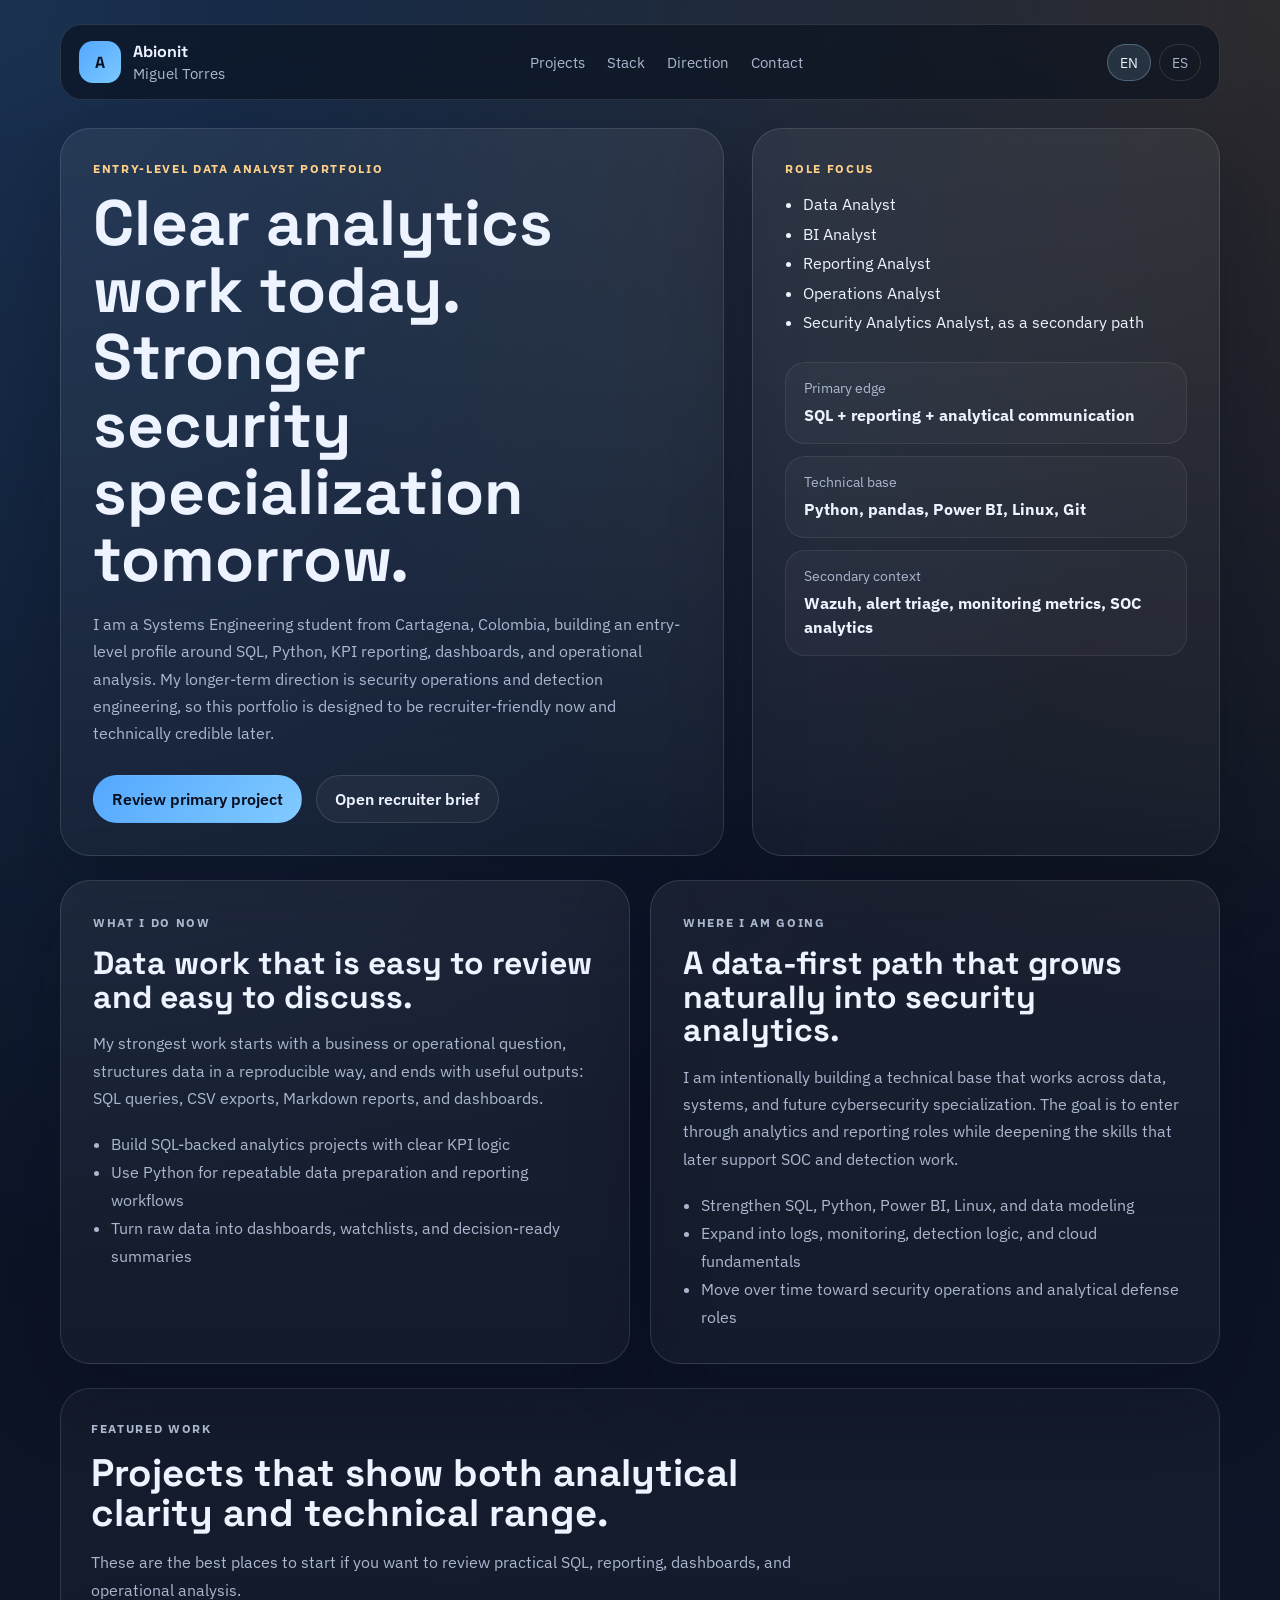
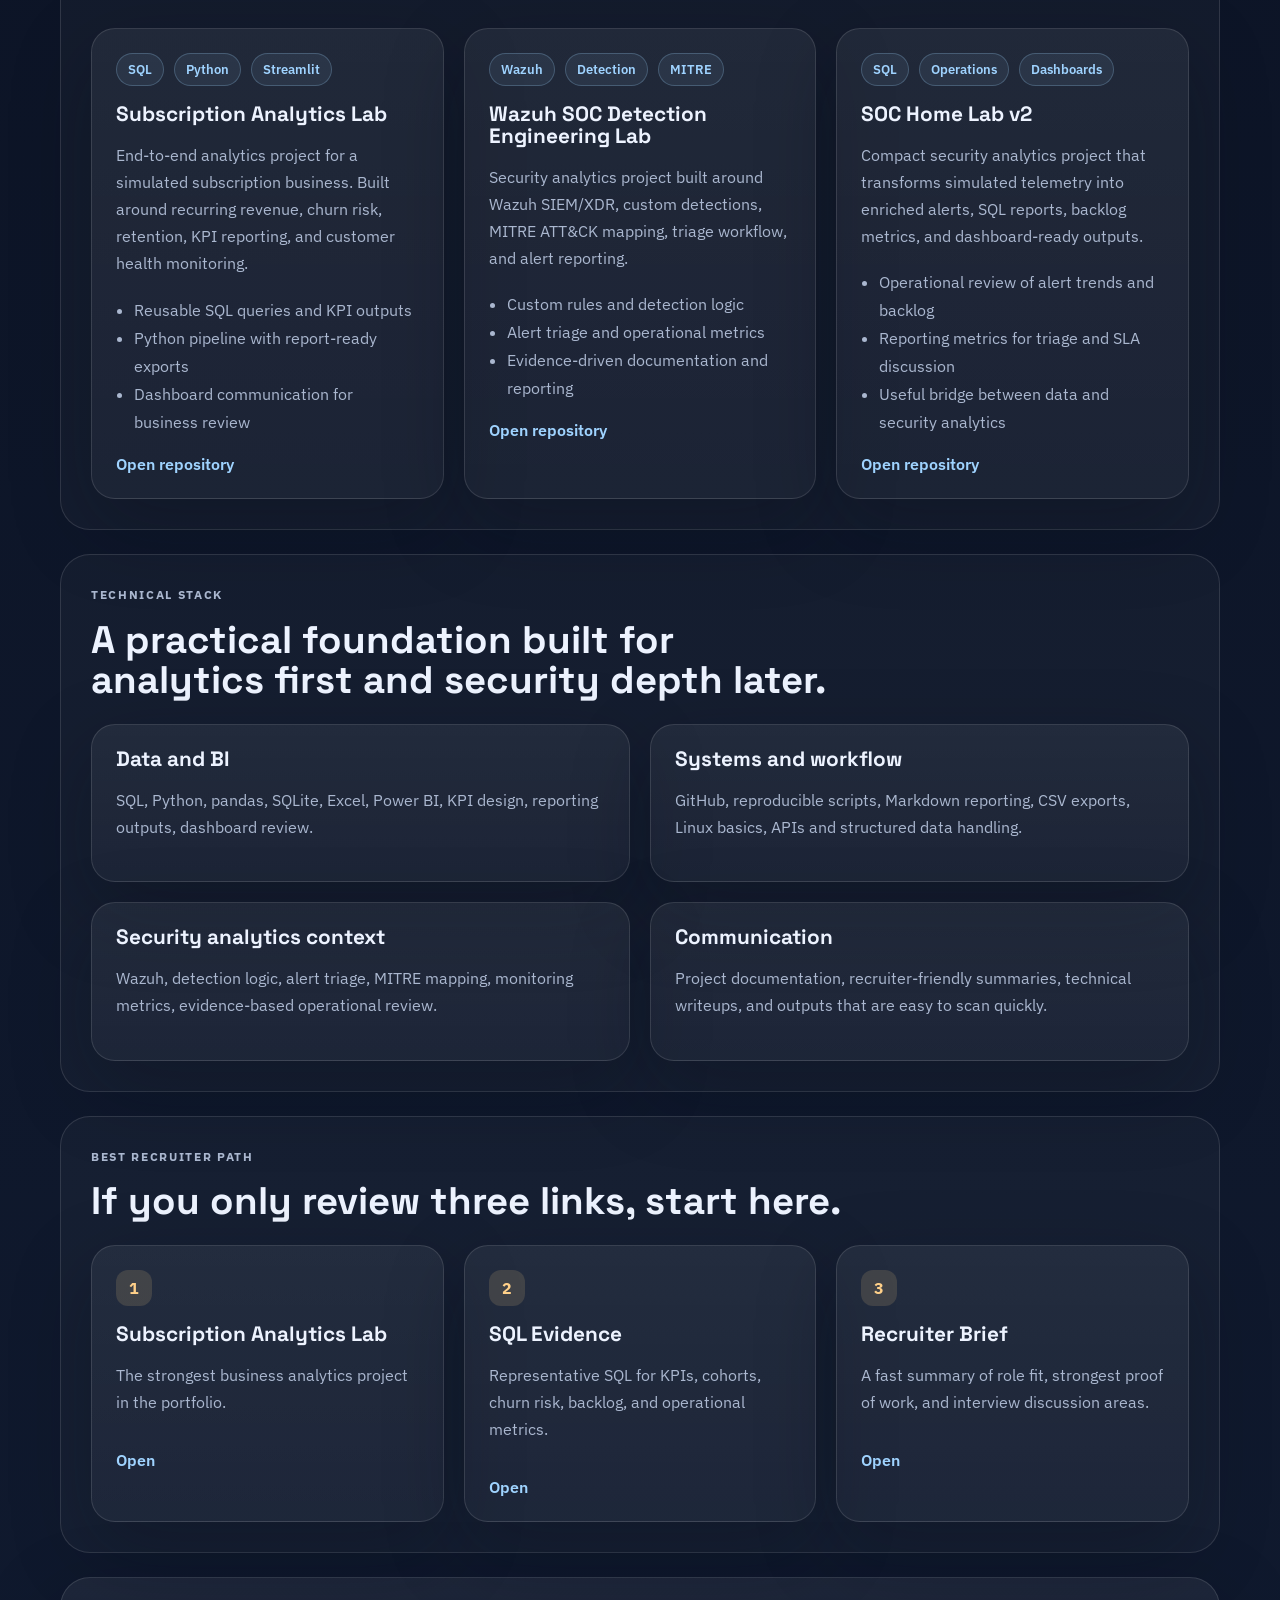
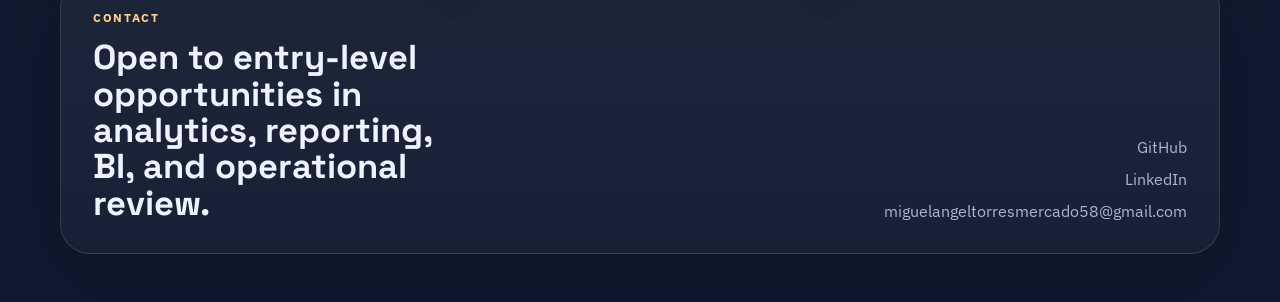
==== index.html @ 48b4766b "Add English GitHub Pages portfolio landing" ====
<!DOCTYPE html>
<html lang="en">
<head>
  <meta charset="utf-8">
  <meta name="viewport" content="width=device-width, initial-scale=1">
  <title>Miguel Torres | Data Analytics Portfolio</title>
  <meta name="description" content="Entry-level data analytics portfolio focused on SQL, Python, KPI reporting, dashboards, operational analysis, and security analytics as a technical differentiator.">
  <link rel="preconnect" href="https://fonts.googleapis.com">
  <link rel="preconnect" href="https://fonts.gstatic.com" crossorigin>
  <link href="https://fonts.googleapis.com/css2?family=IBM+Plex+Sans:wght@400;500;600;700&family=Space+Grotesk:wght@500;700&display=swap" rel="stylesheet">
  <link rel="stylesheet" href="styles.css">
</head>
<body>
  <div class="page-shell">
    <header class="topbar">
      <a class="brand" href="#top">
        <span class="brand-mark">A</span>
        <span class="brand-copy">
          <strong>Abionit</strong>
          <span>Miguel Torres</span>
        </span>
      </a>
      <nav class="topnav" aria-label="Primary">
        <a href="#projects">Projects</a>
        <a href="#stack">Stack</a>
        <a href="#direction">Direction</a>
        <a href="#contact">Contact</a>
      </nav>
      <div class="lang-switch" aria-label="Language switcher">
        <a class="lang-link active" href="index.html" aria-current="page">EN</a>
        <a class="lang-link" href="es/index.html">ES</a>
      </div>
    </header>

    <main id="top">
      <section class="hero">
        <div class="hero-copy">
          <p class="eyebrow">Entry-level data analyst portfolio</p>
          <h1>Clear analytics work today. Stronger security specialization tomorrow.</h1>
          <p class="lead">
            I am a Systems Engineering student from Cartagena, Colombia, building an entry-level profile around SQL,
            Python, KPI reporting, dashboards, and operational analysis. My longer-term direction is security operations
            and detection engineering, so this portfolio is designed to be recruiter-friendly now and technically credible later.
          </p>
          <div class="hero-actions">
            <a class="button button-primary" href="https://github.com/Abionit/subscription-analytics-lab" target="_blank" rel="noreferrer">Review primary project</a>
            <a class="button button-secondary" href="https://github.com/Abionit/Abionit/blob/main/RECRUITER_BRIEF.md" target="_blank" rel="noreferrer">Open recruiter brief</a>
          </div>
        </div>
        <aside class="hero-panel">
          <p class="panel-label">Role focus</p>
          <ul class="role-list">
            <li>Data Analyst</li>
            <li>BI Analyst</li>
            <li>Reporting Analyst</li>
            <li>Operations Analyst</li>
            <li>Security Analytics Analyst, as a secondary path</li>
          </ul>
          <div class="mini-grid">
            <article>
              <span>Primary edge</span>
              <strong>SQL + reporting + analytical communication</strong>
            </article>
            <article>
              <span>Technical base</span>
              <strong>Python, pandas, Power BI, Linux, Git</strong>
            </article>
            <article>
              <span>Secondary context</span>
              <strong>Wazuh, alert triage, monitoring metrics, SOC analytics</strong>
            </article>
          </div>
        </aside>
      </section>

      <section class="summary-grid">
        <article class="story-card">
          <p class="section-kicker">What I do now</p>
          <h2>Data work that is easy to review and easy to discuss.</h2>
          <p>
            My strongest work starts with a business or operational question, structures data in a reproducible way,
            and ends with useful outputs: SQL queries, CSV exports, Markdown reports, and dashboards.
          </p>
          <ul>
            <li>Build SQL-backed analytics projects with clear KPI logic</li>
            <li>Use Python for repeatable data preparation and reporting workflows</li>
            <li>Turn raw data into dashboards, watchlists, and decision-ready summaries</li>
          </ul>
        </article>
        <article class="story-card">
          <p class="section-kicker">Where I am going</p>
          <h2>A data-first path that grows naturally into security analytics.</h2>
          <p>
            I am intentionally building a technical base that works across data, systems, and future cybersecurity specialization.
            The goal is to enter through analytics and reporting roles while deepening the skills that later support SOC and detection work.
          </p>
          <ul>
            <li>Strengthen SQL, Python, Power BI, Linux, and data modeling</li>
            <li>Expand into logs, monitoring, detection logic, and cloud fundamentals</li>
            <li>Move over time toward security operations and analytical defense roles</li>
          </ul>
        </article>
      </section>

      <section id="projects" class="section-block">
        <div class="section-heading">
          <p class="section-kicker">Featured work</p>
          <h2>Projects that show both analytical clarity and technical range.</h2>
          <p>These are the best places to start if you want to review practical SQL, reporting, dashboards, and operational analysis.</p>
        </div>
        <div class="project-grid">
          <article class="project-card">
            <div class="project-tags">
              <span>SQL</span>
              <span>Python</span>
              <span>Streamlit</span>
            </div>
            <h3>Subscription Analytics Lab</h3>
            <p>
              End-to-end analytics project for a simulated subscription business. Built around recurring revenue, churn risk,
              retention, KPI reporting, and customer health monitoring.
            </p>
            <ul>
              <li>Reusable SQL queries and KPI outputs</li>
              <li>Python pipeline with report-ready exports</li>
              <li>Dashboard communication for business review</li>
            </ul>
            <a href="https://github.com/Abionit/subscription-analytics-lab" target="_blank" rel="noreferrer">Open repository</a>
          </article>

          <article class="project-card">
            <div class="project-tags">
              <span>Wazuh</span>
              <span>Detection</span>
              <span>MITRE</span>
            </div>
            <h3>Wazuh SOC Detection Engineering Lab</h3>
            <p>
              Security analytics project built around Wazuh SIEM/XDR, custom detections, MITRE ATT&amp;CK mapping, triage workflow,
              and alert reporting.
            </p>
            <ul>
              <li>Custom rules and detection logic</li>
              <li>Alert triage and operational metrics</li>
              <li>Evidence-driven documentation and reporting</li>
            </ul>
            <a href="https://github.com/Abionit/soc-home-lab/tree/portfolio/wazuh-soc-detection-lab" target="_blank" rel="noreferrer">Open repository</a>
          </article>

          <article class="project-card">
            <div class="project-tags">
              <span>SQL</span>
              <span>Operations</span>
              <span>Dashboards</span>
            </div>
            <h3>SOC Home Lab v2</h3>
            <p>
              Compact security analytics project that transforms simulated telemetry into enriched alerts, SQL reports,
              backlog metrics, and dashboard-ready outputs.
            </p>
            <ul>
              <li>Operational review of alert trends and backlog</li>
              <li>Reporting metrics for triage and SLA discussion</li>
              <li>Useful bridge between data and security analytics</li>
            </ul>
            <a href="https://github.com/Abionit/soc-home-lab/tree/portfolio/soc-home-lab-v2" target="_blank" rel="noreferrer">Open repository</a>
          </article>
        </div>
      </section>

      <section id="stack" class="section-block">
        <div class="section-heading">
          <p class="section-kicker">Technical stack</p>
          <h2>A practical foundation built for analytics first and security depth later.</h2>
        </div>
        <div class="stack-grid">
          <article class="stack-card">
            <h3>Data and BI</h3>
            <p>SQL, Python, pandas, SQLite, Excel, Power BI, KPI design, reporting outputs, dashboard review.</p>
          </article>
          <article class="stack-card">
            <h3>Systems and workflow</h3>
            <p>GitHub, reproducible scripts, Markdown reporting, CSV exports, Linux basics, APIs and structured data handling.</p>
          </article>
          <article class="stack-card">
            <h3>Security analytics context</h3>
            <p>Wazuh, detection logic, alert triage, MITRE mapping, monitoring metrics, evidence-based operational review.</p>
          </article>
          <article class="stack-card">
            <h3>Communication</h3>
            <p>Project documentation, recruiter-friendly summaries, technical writeups, and outputs that are easy to scan quickly.</p>
          </article>
        </div>
      </section>

      <section id="direction" class="section-block recruiter-block">
        <div class="section-heading">
          <p class="section-kicker">Best recruiter path</p>
          <h2>If you only review three links, start here.</h2>
        </div>
        <div class="review-grid">
          <article class="review-card">
            <span>1</span>
            <h3>Subscription Analytics Lab</h3>
            <p>The strongest business analytics project in the portfolio.</p>
            <a href="https://github.com/Abionit/subscription-analytics-lab" target="_blank" rel="noreferrer">Open</a>
          </article>
          <article class="review-card">
            <span>2</span>
            <h3>SQL Evidence</h3>
            <p>Representative SQL for KPIs, cohorts, churn risk, backlog, and operational metrics.</p>
            <a href="https://github.com/Abionit/Abionit/blob/main/SQL_EVIDENCE.md" target="_blank" rel="noreferrer">Open</a>
          </article>
          <article class="review-card">
            <span>3</span>
            <h3>Recruiter Brief</h3>
            <p>A fast summary of role fit, strongest proof of work, and interview discussion areas.</p>
            <a href="https://github.com/Abionit/Abionit/blob/main/RECRUITER_BRIEF.md" target="_blank" rel="noreferrer">Open</a>
          </article>
        </div>
      </section>
    </main>

    <footer id="contact" class="footer">
      <div>
        <p class="section-kicker">Contact</p>
        <h2>Open to entry-level opportunities in analytics, reporting, BI, and operational review.</h2>
      </div>
      <div class="contact-links">
        <a href="https://github.com/Abionit" target="_blank" rel="noreferrer">GitHub</a>
        <a href="https://linkedin.com/in/miguel-angel-torres-mercado-3b7bb8290" target="_blank" rel="noreferrer">LinkedIn</a>
        <a href="mailto:miguelangeltorresmercado58@gmail.com">miguelangeltorresmercado58@gmail.com</a>
      </div>
    </footer>
  </div>
</body>
</html>
---- styles.css ----
:root {
  --bg: #0e1627;
  --bg-soft: #162238;
  --surface: rgba(255, 255, 255, 0.05);
  --surface-strong: rgba(255, 255, 255, 0.08);
  --line: rgba(255, 255, 255, 0.12);
  --text: #edf3ff;
  --muted: #aab7cf;
  --accent: #9fd3ff;
  --accent-strong: #53a7ff;
  --accent-warm: #ffd089;
  --shadow: 0 28px 80px rgba(6, 11, 23, 0.28);
  --max-width: 1160px;
}

* {
  box-sizing: border-box;
}

html {
  scroll-behavior: smooth;
}

body {
  margin: 0;
  font-family: "IBM Plex Sans", sans-serif;
  color: var(--text);
  background:
    radial-gradient(circle at top left, rgba(83, 167, 255, 0.22), transparent 34%),
    radial-gradient(circle at top right, rgba(255, 208, 137, 0.14), transparent 28%),
    linear-gradient(180deg, #0a1020 0%, #101a2f 100%);
  min-height: 100vh;
}

a {
  color: inherit;
  text-decoration: none;
}

.page-shell {
  width: min(var(--max-width), calc(100% - 32px));
  margin: 0 auto;
  padding: 24px 0 48px;
}

.topbar {
  display: flex;
  align-items: center;
  justify-content: space-between;
  gap: 20px;
  margin-bottom: 28px;
  padding: 16px 18px;
  border: 1px solid var(--line);
  border-radius: 22px;
  background: rgba(8, 14, 26, 0.58);
  backdrop-filter: blur(16px);
  position: sticky;
  top: 16px;
  z-index: 20;
}

.brand {
  display: inline-flex;
  align-items: center;
  gap: 12px;
}

.brand-mark {
  display: inline-flex;
  align-items: center;
  justify-content: center;
  width: 42px;
  height: 42px;
  border-radius: 14px;
  background: linear-gradient(135deg, var(--accent-strong), #7cc9ff);
  color: #08101f;
  font-family: "Space Grotesk", sans-serif;
  font-weight: 700;
}

.brand-copy {
  display: flex;
  flex-direction: column;
  gap: 2px;
  font-size: 0.92rem;
  color: var(--muted);
}

.brand-copy strong {
  color: var(--text);
  font-family: "Space Grotesk", sans-serif;
  font-size: 1rem;
}

.topnav {
  display: flex;
  gap: 22px;
  color: var(--muted);
  font-size: 0.96rem;
}

.topnav a:hover,
.contact-links a:hover,
.project-card a:hover,
.review-card a:hover {
  color: var(--accent);
}

.lang-switch {
  display: inline-flex;
  gap: 8px;
}

.lang-link {
  border: 1px solid var(--line);
  padding: 8px 12px;
  border-radius: 999px;
  color: var(--muted);
  font-size: 0.9rem;
}

.lang-link.active {
  background: rgba(159, 211, 255, 0.14);
  color: var(--text);
  border-color: rgba(159, 211, 255, 0.32);
}

.hero {
  display: grid;
  grid-template-columns: 1.35fr 0.95fr;
  gap: 28px;
  align-items: stretch;
  margin-bottom: 24px;
}

.hero-copy,
.hero-panel,
.story-card,
.project-card,
.stack-card,
.review-card,
.footer {
  border: 1px solid var(--line);
  background: linear-gradient(180deg, rgba(255, 255, 255, 0.06), rgba(255, 255, 255, 0.03));
  box-shadow: var(--shadow);
}

.hero-copy,
.hero-panel,
.story-card,
.footer {
  border-radius: 30px;
  padding: 32px;
}

.eyebrow,
.section-kicker,
.panel-label {
  text-transform: uppercase;
  letter-spacing: 0.14em;
  color: var(--accent-warm);
  font-size: 0.74rem;
  font-weight: 700;
  margin: 0 0 14px;
}

h1,
h2,
h3 {
  margin: 0;
  font-family: "Space Grotesk", sans-serif;
  line-height: 1.05;
}

h1 {
  font-size: clamp(2.6rem, 5vw, 4.8rem);
  margin-bottom: 18px;
  max-width: 12ch;
}

.lead,
.story-card p,
.project-card p,
.stack-card p,
.section-heading p,
.review-card p {
  color: var(--muted);
  line-height: 1.7;
}

.hero-actions {
  display: flex;
  flex-wrap: wrap;
  gap: 14px;
  margin-top: 28px;
}

.button {
  display: inline-flex;
  align-items: center;
  justify-content: center;
  padding: 13px 18px;
  border-radius: 999px;
  font-weight: 600;
  border: 1px solid transparent;
}

.button-primary {
  background: linear-gradient(135deg, var(--accent-strong), #82cbff);
  color: #08101f;
}

.button-secondary {
  background: rgba(255, 255, 255, 0.04);
  border-color: var(--line);
}

.role-list {
  margin: 0 0 24px;
  padding-left: 18px;
  color: var(--text);
  line-height: 1.85;
}

.mini-grid {
  display: grid;
  gap: 12px;
}

.mini-grid article {
  padding: 16px 18px;
  border-radius: 20px;
  border: 1px solid rgba(255, 255, 255, 0.08);
  background: rgba(255, 255, 255, 0.03);
}

.mini-grid span {
  display: block;
  color: var(--muted);
  font-size: 0.85rem;
  margin-bottom: 6px;
}

.mini-grid strong {
  display: block;
  line-height: 1.5;
}

.summary-grid,
.project-grid,
.stack-grid,
.review-grid {
  display: grid;
  gap: 20px;
}

.summary-grid {
  grid-template-columns: repeat(2, minmax(0, 1fr));
  margin-bottom: 24px;
}

.story-card h2 {
  font-size: clamp(1.55rem, 2.5vw, 2.15rem);
  margin-bottom: 14px;
}

.story-card ul,
.project-card ul {
  margin: 18px 0 0;
  padding-left: 18px;
  color: var(--muted);
  line-height: 1.75;
}

.section-block {
  margin-bottom: 24px;
  border-radius: 30px;
  padding: 30px;
  border: 1px solid var(--line);
  background: rgba(255, 255, 255, 0.03);
}

.section-heading {
  max-width: 760px;
  margin-bottom: 24px;
}

.section-heading h2 {
  font-size: clamp(1.9rem, 3vw, 2.7rem);
  margin-bottom: 12px;
}

.project-grid {
  grid-template-columns: repeat(3, minmax(0, 1fr));
}

.project-card,
.stack-card,
.review-card {
  border-radius: 24px;
  padding: 24px;
}

.project-tags {
  display: flex;
  flex-wrap: wrap;
  gap: 10px;
  margin-bottom: 18px;
}

.project-tags span {
  padding: 7px 11px;
  border-radius: 999px;
  border: 1px solid rgba(159, 211, 255, 0.24);
  background: rgba(159, 211, 255, 0.08);
  color: var(--accent);
  font-size: 0.82rem;
  font-weight: 600;
}

.project-card h3,
.stack-card h3,
.review-card h3 {
  font-size: 1.3rem;
  margin-bottom: 12px;
}

.project-card a,
.review-card a {
  display: inline-flex;
  margin-top: 18px;
  color: var(--accent);
  font-weight: 600;
}

.stack-grid {
  grid-template-columns: repeat(2, minmax(0, 1fr));
}

.review-grid {
  grid-template-columns: repeat(3, minmax(0, 1fr));
}

.review-card span {
  display: inline-flex;
  align-items: center;
  justify-content: center;
  width: 36px;
  height: 36px;
  border-radius: 12px;
  margin-bottom: 18px;
  background: rgba(255, 208, 137, 0.14);
  color: var(--accent-warm);
  font-weight: 700;
}

.footer {
  display: flex;
  align-items: flex-end;
  justify-content: space-between;
  gap: 24px;
}

.footer h2 {
  font-size: clamp(1.6rem, 2.7vw, 2.35rem);
  max-width: 16ch;
}

.contact-links {
  display: grid;
  gap: 12px;
  justify-items: end;
  text-align: right;
  color: var(--muted);
}

@media (max-width: 1080px) {
  .hero,
  .summary-grid,
  .project-grid,
  .stack-grid,
  .review-grid,
  .footer {
    grid-template-columns: 1fr;
  }

  .footer {
    align-items: flex-start;
  }

  .contact-links {
    justify-items: start;
    text-align: left;
  }
}

@media (max-width: 820px) {
  .page-shell {
    width: min(var(--max-width), calc(100% - 20px));
    padding-top: 16px;
  }

  .topbar {
    flex-wrap: wrap;
    padding: 16px;
    position: static;
  }

  .topnav {
    width: 100%;
    flex-wrap: wrap;
    gap: 14px;
  }

  .hero-copy,
  .hero-panel,
  .story-card,
  .footer,
  .section-block {
    padding: 24px;
    border-radius: 24px;
  }

  h1 {
    max-width: none;
  }
}
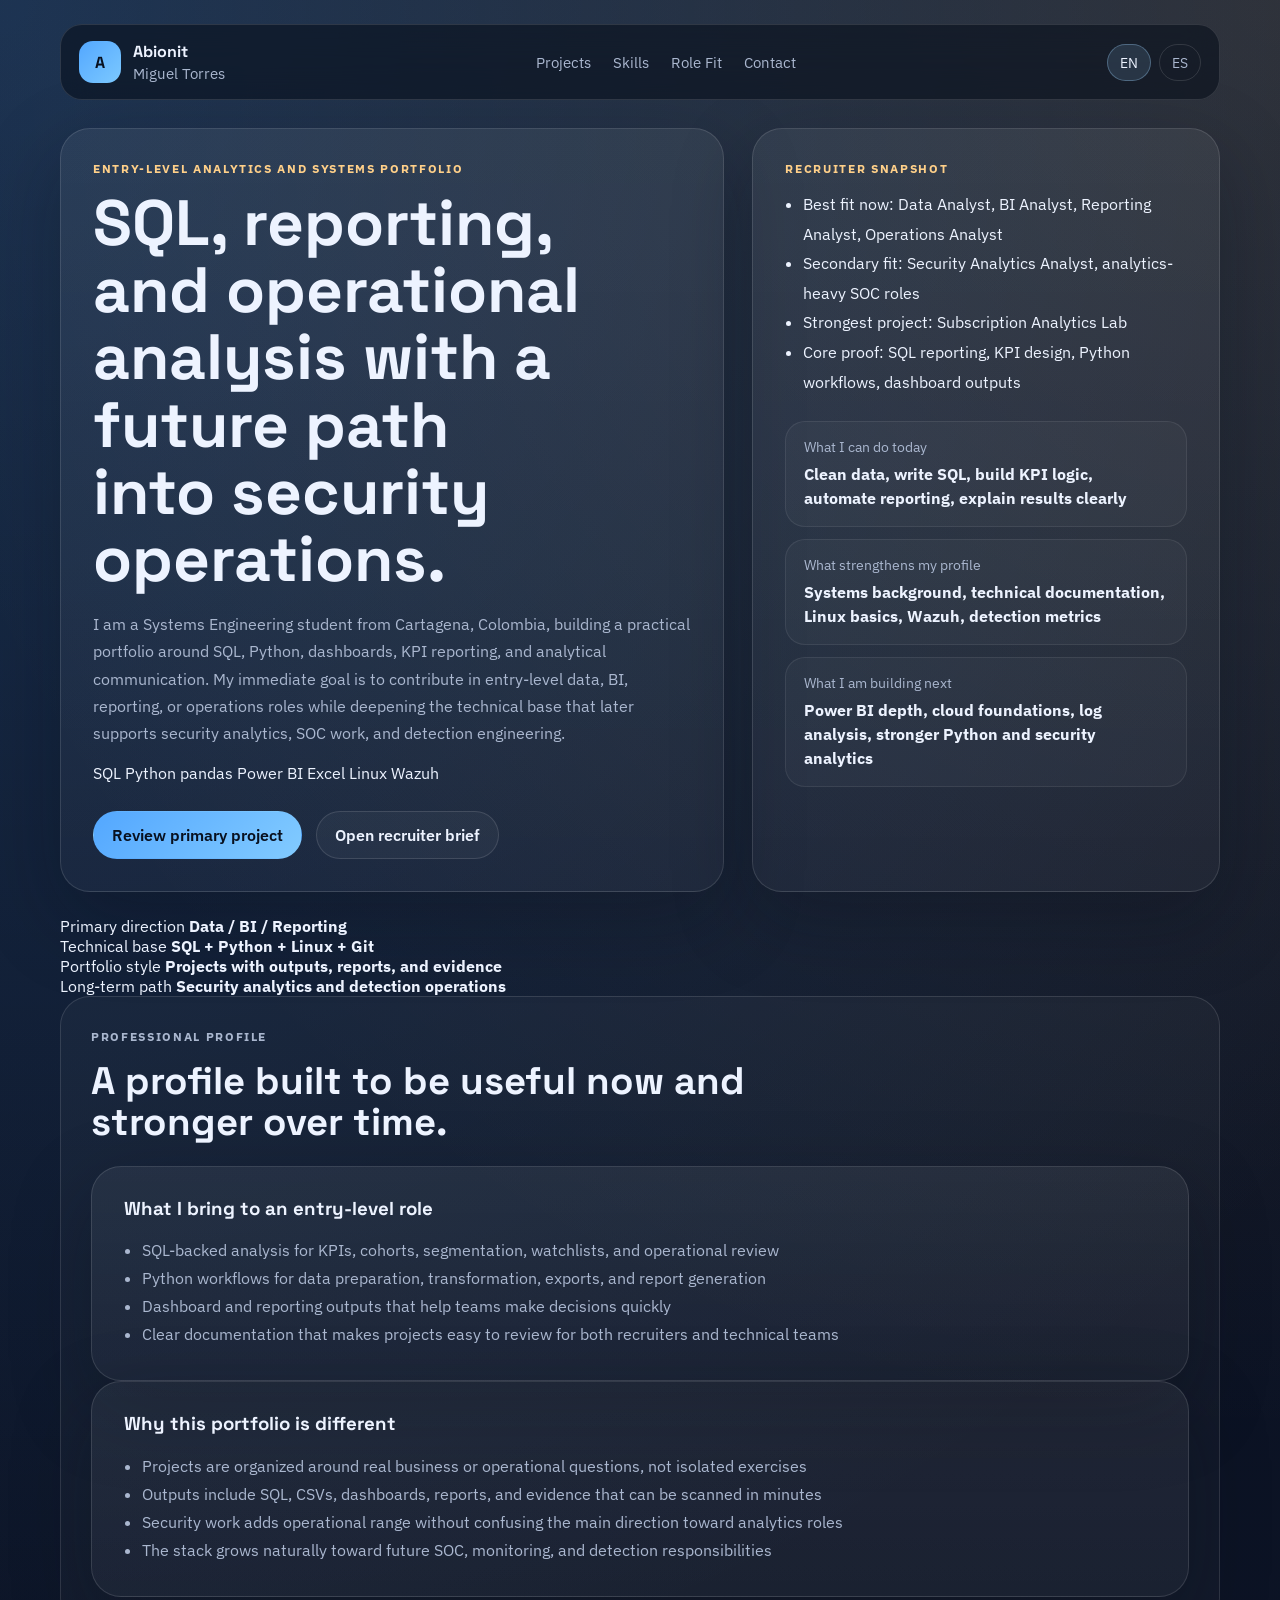
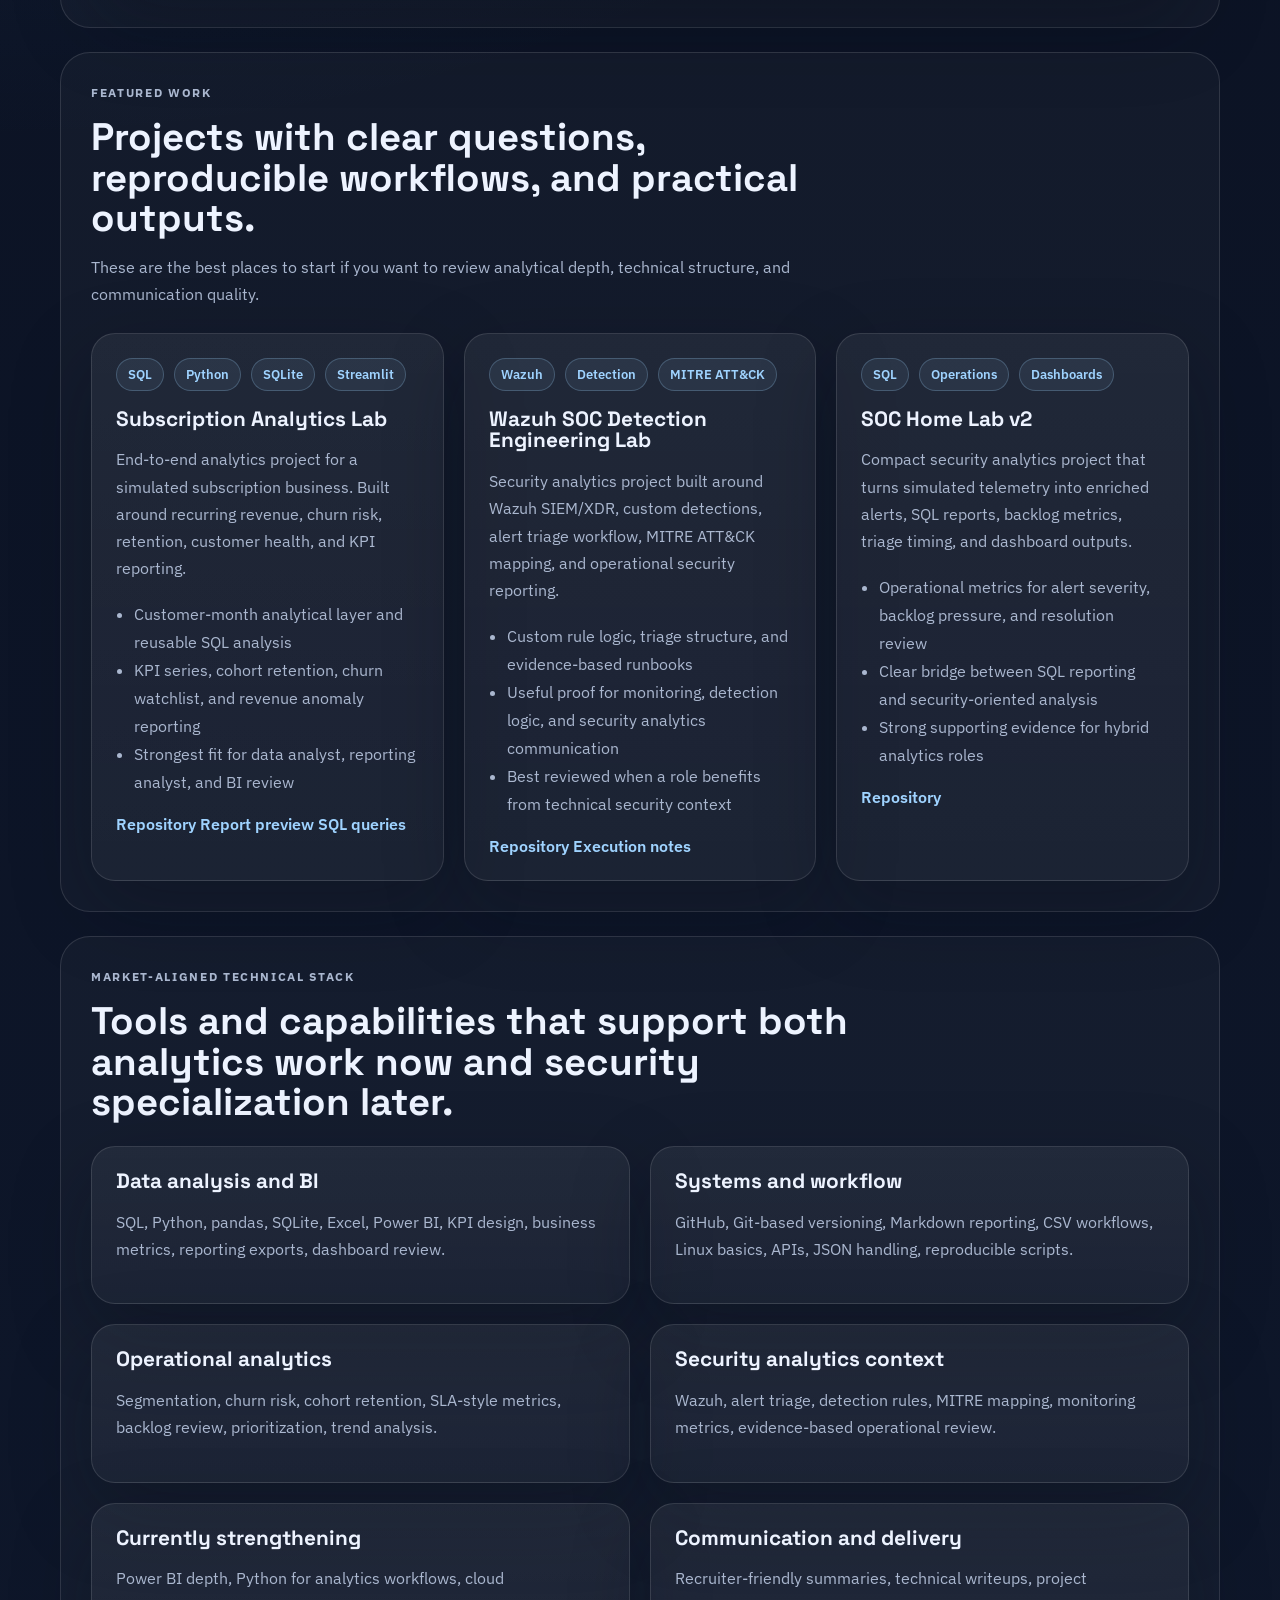
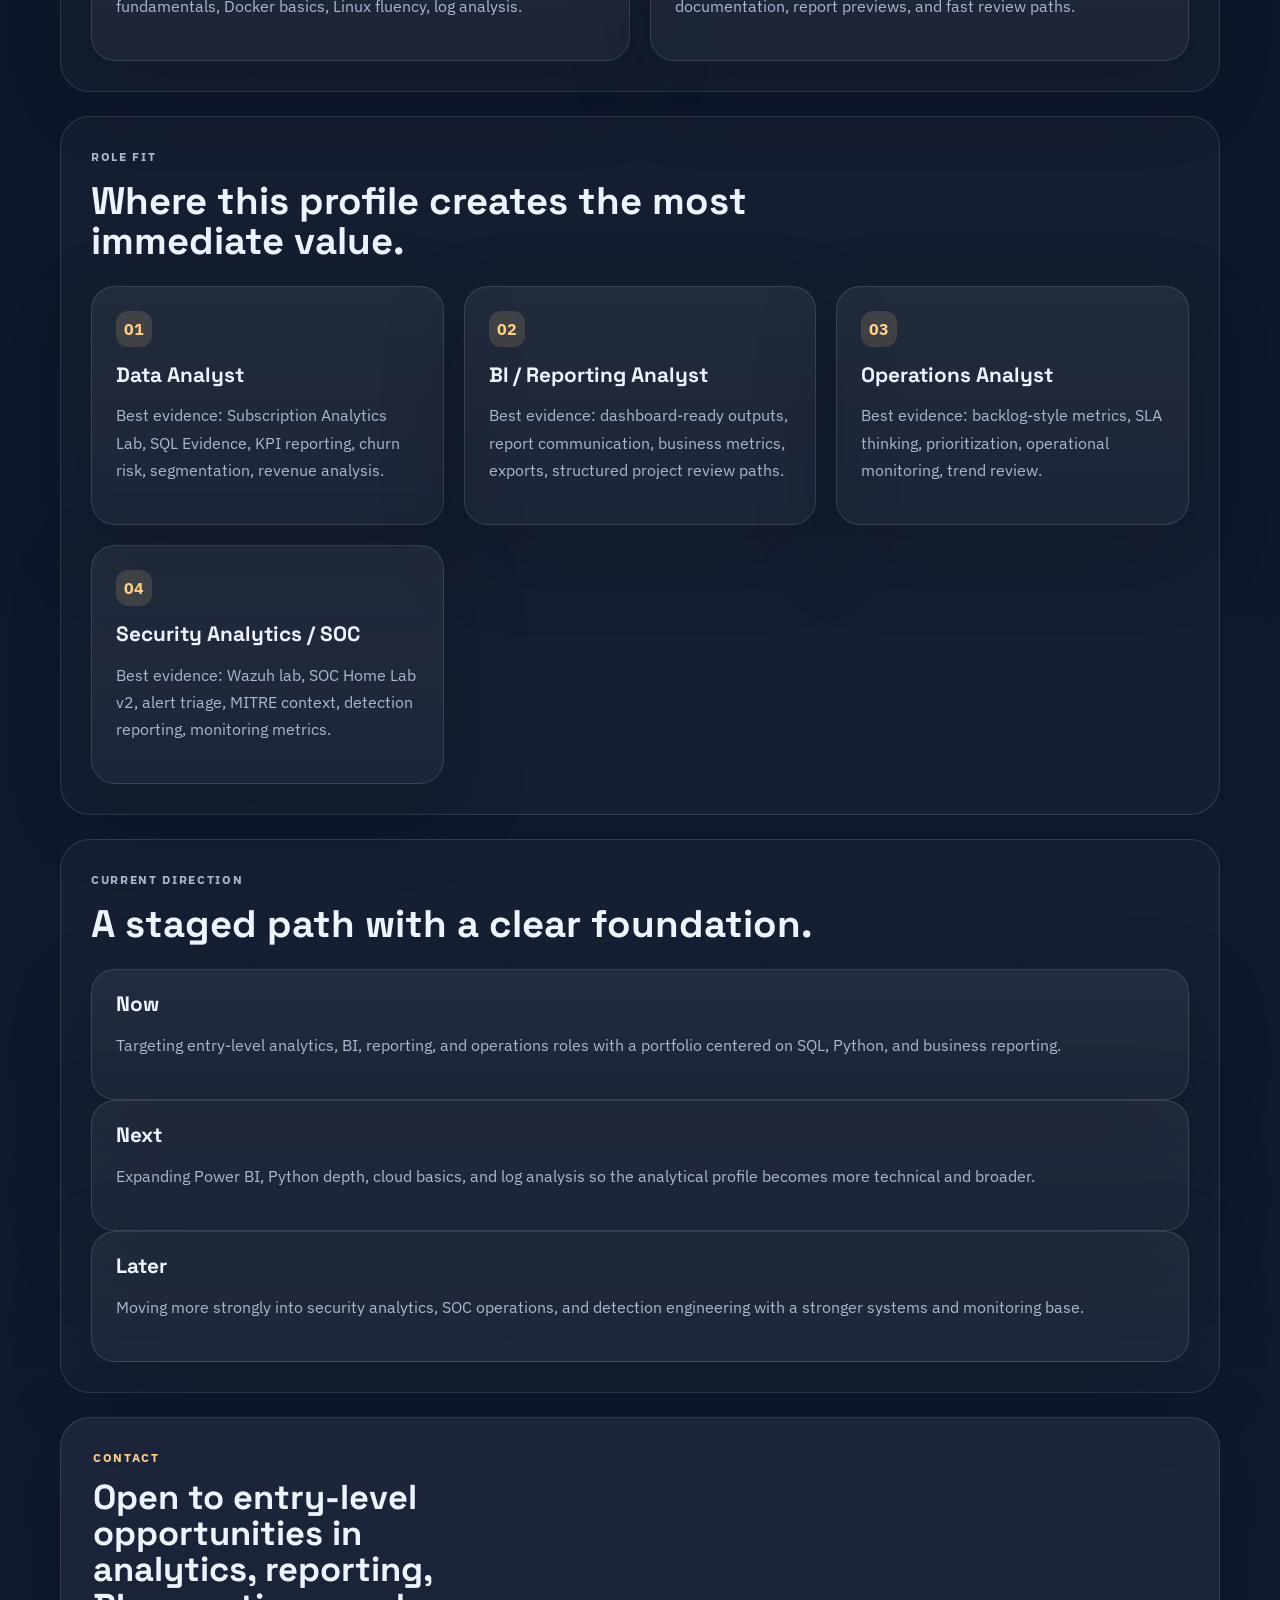
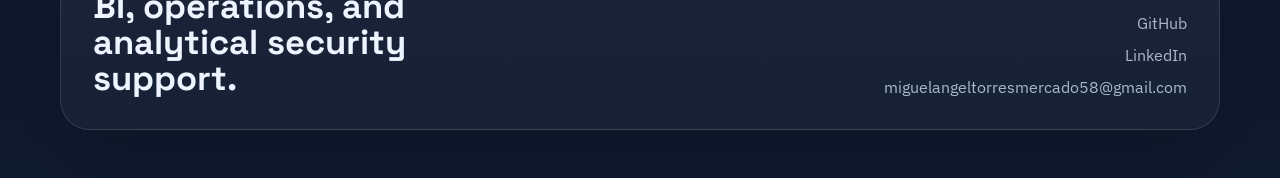
==== commit f696305b: "Refine English GitHub Pages portfolio landing" ====
--- a/index.html
+++ b/index.html
@@ -3,8 +3,8 @@
 <head>
   <meta charset="utf-8">
   <meta name="viewport" content="width=device-width, initial-scale=1">
-  <title>Miguel Torres | Data Analytics Portfolio</title>
-  <meta name="description" content="Entry-level data analytics portfolio focused on SQL, Python, KPI reporting, dashboards, operational analysis, and security analytics as a technical differentiator.">
+  <title>Miguel Torres | Analytics and Security Analytics Portfolio</title>
+  <meta name="description" content="Entry-level portfolio focused on SQL, Python, dashboards, KPI reporting, operational analytics, and a future path into security operations and detection engineering.">
   <link rel="preconnect" href="https://fonts.googleapis.com">
   <link rel="preconnect" href="https://fonts.gstatic.com" crossorigin>
   <link href="https://fonts.googleapis.com/css2?family=IBM+Plex+Sans:wght@400;500;600;700&family=Space+Grotesk:wght@500;700&display=swap" rel="stylesheet">
@@ -22,8 +22,8 @@
       </a>
       <nav class="topnav" aria-label="Primary">
         <a href="#projects">Projects</a>
-        <a href="#stack">Stack</a>
-        <a href="#direction">Direction</a>
+        <a href="#skills">Skills</a>
+        <a href="#roles">Role Fit</a>
         <a href="#contact">Contact</a>
       </nav>
       <div class="lang-switch" aria-label="Language switcher">
@@ -35,116 +35,150 @@
     <main id="top">
       <section class="hero">
         <div class="hero-copy">
-          <p class="eyebrow">Entry-level data analyst portfolio</p>
-          <h1>Clear analytics work today. Stronger security specialization tomorrow.</h1>
+          <p class="eyebrow">Entry-level analytics and systems portfolio</p>
+          <h1>SQL, reporting, and operational analysis with a future path into security operations.</h1>
           <p class="lead">
-            I am a Systems Engineering student from Cartagena, Colombia, building an entry-level profile around SQL,
-            Python, KPI reporting, dashboards, and operational analysis. My longer-term direction is security operations
-            and detection engineering, so this portfolio is designed to be recruiter-friendly now and technically credible later.
+            I am a Systems Engineering student from Cartagena, Colombia, building a practical portfolio around SQL,
+            Python, dashboards, KPI reporting, and analytical communication. My immediate goal is to contribute in
+            entry-level data, BI, reporting, or operations roles while deepening the technical base that later supports
+            security analytics, SOC work, and detection engineering.
           </p>
+          <div class="hero-badges" aria-label="Core tools">
+            <span>SQL</span>
+            <span>Python</span>
+            <span>pandas</span>
+            <span>Power BI</span>
+            <span>Excel</span>
+            <span>Linux</span>
+            <span>Wazuh</span>
+          </div>
           <div class="hero-actions">
             <a class="button button-primary" href="https://github.com/Abionit/subscription-analytics-lab" target="_blank" rel="noreferrer">Review primary project</a>
             <a class="button button-secondary" href="https://github.com/Abionit/Abionit/blob/main/RECRUITER_BRIEF.md" target="_blank" rel="noreferrer">Open recruiter brief</a>
           </div>
         </div>
         <aside class="hero-panel">
-          <p class="panel-label">Role focus</p>
+          <p class="panel-label">Recruiter snapshot</p>
           <ul class="role-list">
-            <li>Data Analyst</li>
-            <li>BI Analyst</li>
-            <li>Reporting Analyst</li>
-            <li>Operations Analyst</li>
-            <li>Security Analytics Analyst, as a secondary path</li>
+            <li>Best fit now: Data Analyst, BI Analyst, Reporting Analyst, Operations Analyst</li>
+            <li>Secondary fit: Security Analytics Analyst, analytics-heavy SOC roles</li>
+            <li>Strongest project: Subscription Analytics Lab</li>
+            <li>Core proof: SQL reporting, KPI design, Python workflows, dashboard outputs</li>
           </ul>
           <div class="mini-grid">
             <article>
-              <span>Primary edge</span>
-              <strong>SQL + reporting + analytical communication</strong>
+              <span>What I can do today</span>
+              <strong>Clean data, write SQL, build KPI logic, automate reporting, explain results clearly</strong>
             </article>
             <article>
-              <span>Technical base</span>
-              <strong>Python, pandas, Power BI, Linux, Git</strong>
+              <span>What strengthens my profile</span>
+              <strong>Systems background, technical documentation, Linux basics, Wazuh, detection metrics</strong>
             </article>
             <article>
-              <span>Secondary context</span>
-              <strong>Wazuh, alert triage, monitoring metrics, SOC analytics</strong>
+              <span>What I am building next</span>
+              <strong>Power BI depth, cloud foundations, log analysis, stronger Python and security analytics</strong>
             </article>
           </div>
         </aside>
       </section>
 
-      <section class="summary-grid">
-        <article class="story-card">
-          <p class="section-kicker">What I do now</p>
-          <h2>Data work that is easy to review and easy to discuss.</h2>
-          <p>
-            My strongest work starts with a business or operational question, structures data in a reproducible way,
-            and ends with useful outputs: SQL queries, CSV exports, Markdown reports, and dashboards.
-          </p>
-          <ul>
-            <li>Build SQL-backed analytics projects with clear KPI logic</li>
-            <li>Use Python for repeatable data preparation and reporting workflows</li>
-            <li>Turn raw data into dashboards, watchlists, and decision-ready summaries</li>
-          </ul>
+      <section class="metrics-strip">
+        <article>
+          <span>Primary direction</span>
+          <strong>Data / BI / Reporting</strong>
         </article>
-        <article class="story-card">
-          <p class="section-kicker">Where I am going</p>
-          <h2>A data-first path that grows naturally into security analytics.</h2>
-          <p>
-            I am intentionally building a technical base that works across data, systems, and future cybersecurity specialization.
-            The goal is to enter through analytics and reporting roles while deepening the skills that later support SOC and detection work.
-          </p>
-          <ul>
-            <li>Strengthen SQL, Python, Power BI, Linux, and data modeling</li>
-            <li>Expand into logs, monitoring, detection logic, and cloud fundamentals</li>
-            <li>Move over time toward security operations and analytical defense roles</li>
-          </ul>
+        <article>
+          <span>Technical base</span>
+          <strong>SQL + Python + Linux + Git</strong>
         </article>
+        <article>
+          <span>Portfolio style</span>
+          <strong>Projects with outputs, reports, and evidence</strong>
+        </article>
+        <article>
+          <span>Long-term path</span>
+          <strong>Security analytics and detection operations</strong>
+        </article>
+      </section>
+
+      <section class="section-block">
+        <div class="section-heading">
+          <p class="section-kicker">Professional profile</p>
+          <h2>A profile built to be useful now and stronger over time.</h2>
+        </div>
+        <div class="detail-grid">
+          <article class="story-card">
+            <h3>What I bring to an entry-level role</h3>
+            <ul class="capability-list">
+              <li>SQL-backed analysis for KPIs, cohorts, segmentation, watchlists, and operational review</li>
+              <li>Python workflows for data preparation, transformation, exports, and report generation</li>
+              <li>Dashboard and reporting outputs that help teams make decisions quickly</li>
+              <li>Clear documentation that makes projects easy to review for both recruiters and technical teams</li>
+            </ul>
+          </article>
+          <article class="story-card">
+            <h3>Why this portfolio is different</h3>
+            <ul class="capability-list">
+              <li>Projects are organized around real business or operational questions, not isolated exercises</li>
+              <li>Outputs include SQL, CSVs, dashboards, reports, and evidence that can be scanned in minutes</li>
+              <li>Security work adds operational range without confusing the main direction toward analytics roles</li>
+              <li>The stack grows naturally toward future SOC, monitoring, and detection responsibilities</li>
+            </ul>
+          </article>
+        </div>
       </section>
 
       <section id="projects" class="section-block">
         <div class="section-heading">
           <p class="section-kicker">Featured work</p>
-          <h2>Projects that show both analytical clarity and technical range.</h2>
-          <p>These are the best places to start if you want to review practical SQL, reporting, dashboards, and operational analysis.</p>
+          <h2>Projects with clear questions, reproducible workflows, and practical outputs.</h2>
+          <p>These are the best places to start if you want to review analytical depth, technical structure, and communication quality.</p>
         </div>
         <div class="project-grid">
           <article class="project-card">
             <div class="project-tags">
               <span>SQL</span>
               <span>Python</span>
+              <span>SQLite</span>
               <span>Streamlit</span>
             </div>
             <h3>Subscription Analytics Lab</h3>
             <p>
-              End-to-end analytics project for a simulated subscription business. Built around recurring revenue, churn risk,
-              retention, KPI reporting, and customer health monitoring.
+              End-to-end analytics project for a simulated subscription business. Built around recurring revenue,
+              churn risk, retention, customer health, and KPI reporting.
             </p>
             <ul>
-              <li>Reusable SQL queries and KPI outputs</li>
-              <li>Python pipeline with report-ready exports</li>
-              <li>Dashboard communication for business review</li>
-            </ul>
-            <a href="https://github.com/Abionit/subscription-analytics-lab" target="_blank" rel="noreferrer">Open repository</a>
+              <li>Customer-month analytical layer and reusable SQL analysis</li>
+              <li>KPI series, cohort retention, churn watchlist, and revenue anomaly reporting</li>
+              <li>Strongest fit for data analyst, reporting analyst, and BI review</li>
+            </ul>
+            <div class="evidence-links">
+              <a href="https://github.com/Abionit/subscription-analytics-lab" target="_blank" rel="noreferrer">Repository</a>
+              <a href="https://github.com/Abionit/subscription-analytics-lab/blob/main/output/subscription_analytics_report.md" target="_blank" rel="noreferrer">Report preview</a>
+              <a href="https://github.com/Abionit/subscription-analytics-lab/blob/main/sql/portfolio_queries.sql" target="_blank" rel="noreferrer">SQL queries</a>
+            </div>
           </article>
 
           <article class="project-card">
             <div class="project-tags">
               <span>Wazuh</span>
               <span>Detection</span>
-              <span>MITRE</span>
+              <span>MITRE ATT&amp;CK</span>
             </div>
             <h3>Wazuh SOC Detection Engineering Lab</h3>
             <p>
-              Security analytics project built around Wazuh SIEM/XDR, custom detections, MITRE ATT&amp;CK mapping, triage workflow,
-              and alert reporting.
+              Security analytics project built around Wazuh SIEM/XDR, custom detections, alert triage workflow,
+              MITRE ATT&amp;CK mapping, and operational security reporting.
             </p>
             <ul>
-              <li>Custom rules and detection logic</li>
-              <li>Alert triage and operational metrics</li>
-              <li>Evidence-driven documentation and reporting</li>
-            </ul>
-            <a href="https://github.com/Abionit/soc-home-lab/tree/portfolio/wazuh-soc-detection-lab" target="_blank" rel="noreferrer">Open repository</a>
+              <li>Custom rule logic, triage structure, and evidence-based runbooks</li>
+              <li>Useful proof for monitoring, detection logic, and security analytics communication</li>
+              <li>Best reviewed when a role benefits from technical security context</li>
+            </ul>
+            <div class="evidence-links">
+              <a href="https://github.com/Abionit/soc-home-lab/tree/portfolio/wazuh-soc-detection-lab" target="_blank" rel="noreferrer">Repository</a>
+              <a href="https://github.com/Abionit/soc-home-lab/blob/portfolio/wazuh-soc-detection-lab/wazuh-soc-detection-lab/evidence/execution_status.md" target="_blank" rel="noreferrer">Execution notes</a>
+            </div>
           </article>
 
           <article class="project-card">
@@ -155,67 +189,100 @@
             </div>
             <h3>SOC Home Lab v2</h3>
             <p>
-              Compact security analytics project that transforms simulated telemetry into enriched alerts, SQL reports,
-              backlog metrics, and dashboard-ready outputs.
+              Compact security analytics project that turns simulated telemetry into enriched alerts, SQL reports,
+              backlog metrics, triage timing, and dashboard outputs.
             </p>
             <ul>
-              <li>Operational review of alert trends and backlog</li>
-              <li>Reporting metrics for triage and SLA discussion</li>
-              <li>Useful bridge between data and security analytics</li>
-            </ul>
-            <a href="https://github.com/Abionit/soc-home-lab/tree/portfolio/soc-home-lab-v2" target="_blank" rel="noreferrer">Open repository</a>
-          </article>
-        </div>
-      </section>
-
-      <section id="stack" class="section-block">
-        <div class="section-heading">
-          <p class="section-kicker">Technical stack</p>
-          <h2>A practical foundation built for analytics first and security depth later.</h2>
+              <li>Operational metrics for alert severity, backlog pressure, and resolution review</li>
+              <li>Clear bridge between SQL reporting and security-oriented analysis</li>
+              <li>Strong supporting evidence for hybrid analytics roles</li>
+            </ul>
+            <div class="evidence-links">
+              <a href="https://github.com/Abionit/soc-home-lab/tree/portfolio/soc-home-lab-v2" target="_blank" rel="noreferrer">Repository</a>
+            </div>
+          </article>
+        </div>
+      </section>
+
+      <section id="skills" class="section-block">
+        <div class="section-heading">
+          <p class="section-kicker">Market-aligned technical stack</p>
+          <h2>Tools and capabilities that support both analytics work now and security specialization later.</h2>
         </div>
         <div class="stack-grid">
           <article class="stack-card">
-            <h3>Data and BI</h3>
-            <p>SQL, Python, pandas, SQLite, Excel, Power BI, KPI design, reporting outputs, dashboard review.</p>
+            <h3>Data analysis and BI</h3>
+            <p>SQL, Python, pandas, SQLite, Excel, Power BI, KPI design, business metrics, reporting exports, dashboard review.</p>
           </article>
           <article class="stack-card">
             <h3>Systems and workflow</h3>
-            <p>GitHub, reproducible scripts, Markdown reporting, CSV exports, Linux basics, APIs and structured data handling.</p>
+            <p>GitHub, Git-based versioning, Markdown reporting, CSV workflows, Linux basics, APIs, JSON handling, reproducible scripts.</p>
+          </article>
+          <article class="stack-card">
+            <h3>Operational analytics</h3>
+            <p>Segmentation, churn risk, cohort retention, SLA-style metrics, backlog review, prioritization, trend analysis.</p>
           </article>
           <article class="stack-card">
             <h3>Security analytics context</h3>
-            <p>Wazuh, detection logic, alert triage, MITRE mapping, monitoring metrics, evidence-based operational review.</p>
-          </article>
-          <article class="stack-card">
-            <h3>Communication</h3>
-            <p>Project documentation, recruiter-friendly summaries, technical writeups, and outputs that are easy to scan quickly.</p>
-          </article>
-        </div>
-      </section>
-
-      <section id="direction" class="section-block recruiter-block">
-        <div class="section-heading">
-          <p class="section-kicker">Best recruiter path</p>
-          <h2>If you only review three links, start here.</h2>
-        </div>
-        <div class="review-grid">
+            <p>Wazuh, alert triage, detection rules, MITRE mapping, monitoring metrics, evidence-based operational review.</p>
+          </article>
+          <article class="stack-card">
+            <h3>Currently strengthening</h3>
+            <p>Power BI depth, Python for analytics workflows, cloud fundamentals, Docker basics, Linux fluency, log analysis.</p>
+          </article>
+          <article class="stack-card">
+            <h3>Communication and delivery</h3>
+            <p>Recruiter-friendly summaries, technical writeups, project documentation, report previews, and fast review paths.</p>
+          </article>
+        </div>
+      </section>
+
+      <section id="roles" class="section-block">
+        <div class="section-heading">
+          <p class="section-kicker">Role fit</p>
+          <h2>Where this profile creates the most immediate value.</h2>
+        </div>
+        <div class="review-grid role-fit-grid">
           <article class="review-card">
-            <span>1</span>
-            <h3>Subscription Analytics Lab</h3>
-            <p>The strongest business analytics project in the portfolio.</p>
-            <a href="https://github.com/Abionit/subscription-analytics-lab" target="_blank" rel="noreferrer">Open</a>
+            <span>01</span>
+            <h3>Data Analyst</h3>
+            <p>Best evidence: Subscription Analytics Lab, SQL Evidence, KPI reporting, churn risk, segmentation, revenue analysis.</p>
           </article>
           <article class="review-card">
-            <span>2</span>
-            <h3>SQL Evidence</h3>
-            <p>Representative SQL for KPIs, cohorts, churn risk, backlog, and operational metrics.</p>
-            <a href="https://github.com/Abionit/Abionit/blob/main/SQL_EVIDENCE.md" target="_blank" rel="noreferrer">Open</a>
+            <span>02</span>
+            <h3>BI / Reporting Analyst</h3>
+            <p>Best evidence: dashboard-ready outputs, report communication, business metrics, exports, structured project review paths.</p>
           </article>
           <article class="review-card">
-            <span>3</span>
-            <h3>Recruiter Brief</h3>
-            <p>A fast summary of role fit, strongest proof of work, and interview discussion areas.</p>
-            <a href="https://github.com/Abionit/Abionit/blob/main/RECRUITER_BRIEF.md" target="_blank" rel="noreferrer">Open</a>
+            <span>03</span>
+            <h3>Operations Analyst</h3>
+            <p>Best evidence: backlog-style metrics, SLA thinking, prioritization, operational monitoring, trend review.</p>
+          </article>
+          <article class="review-card">
+            <span>04</span>
+            <h3>Security Analytics / SOC</h3>
+            <p>Best evidence: Wazuh lab, SOC Home Lab v2, alert triage, MITRE context, detection reporting, monitoring metrics.</p>
+          </article>
+        </div>
+      </section>
+
+      <section class="section-block">
+        <div class="section-heading">
+          <p class="section-kicker">Current direction</p>
+          <h2>A staged path with a clear foundation.</h2>
+        </div>
+        <div class="roadmap-grid">
+          <article class="stack-card">
+            <h3>Now</h3>
+            <p>Targeting entry-level analytics, BI, reporting, and operations roles with a portfolio centered on SQL, Python, and business reporting.</p>
+          </article>
+          <article class="stack-card">
+            <h3>Next</h3>
+            <p>Expanding Power BI, Python depth, cloud basics, and log analysis so the analytical profile becomes more technical and broader.</p>
+          </article>
+          <article class="stack-card">
+            <h3>Later</h3>
+            <p>Moving more strongly into security analytics, SOC operations, and detection engineering with a stronger systems and monitoring base.</p>
           </article>
         </div>
       </section>
@@ -224,7 +291,7 @@
     <footer id="contact" class="footer">
       <div>
         <p class="section-kicker">Contact</p>
-        <h2>Open to entry-level opportunities in analytics, reporting, BI, and operational review.</h2>
+        <h2>Open to entry-level opportunities in analytics, reporting, BI, operations, and analytical security support.</h2>
       </div>
       <div class="contact-links">
         <a href="https://github.com/Abionit" target="_blank" rel="noreferrer">GitHub</a>
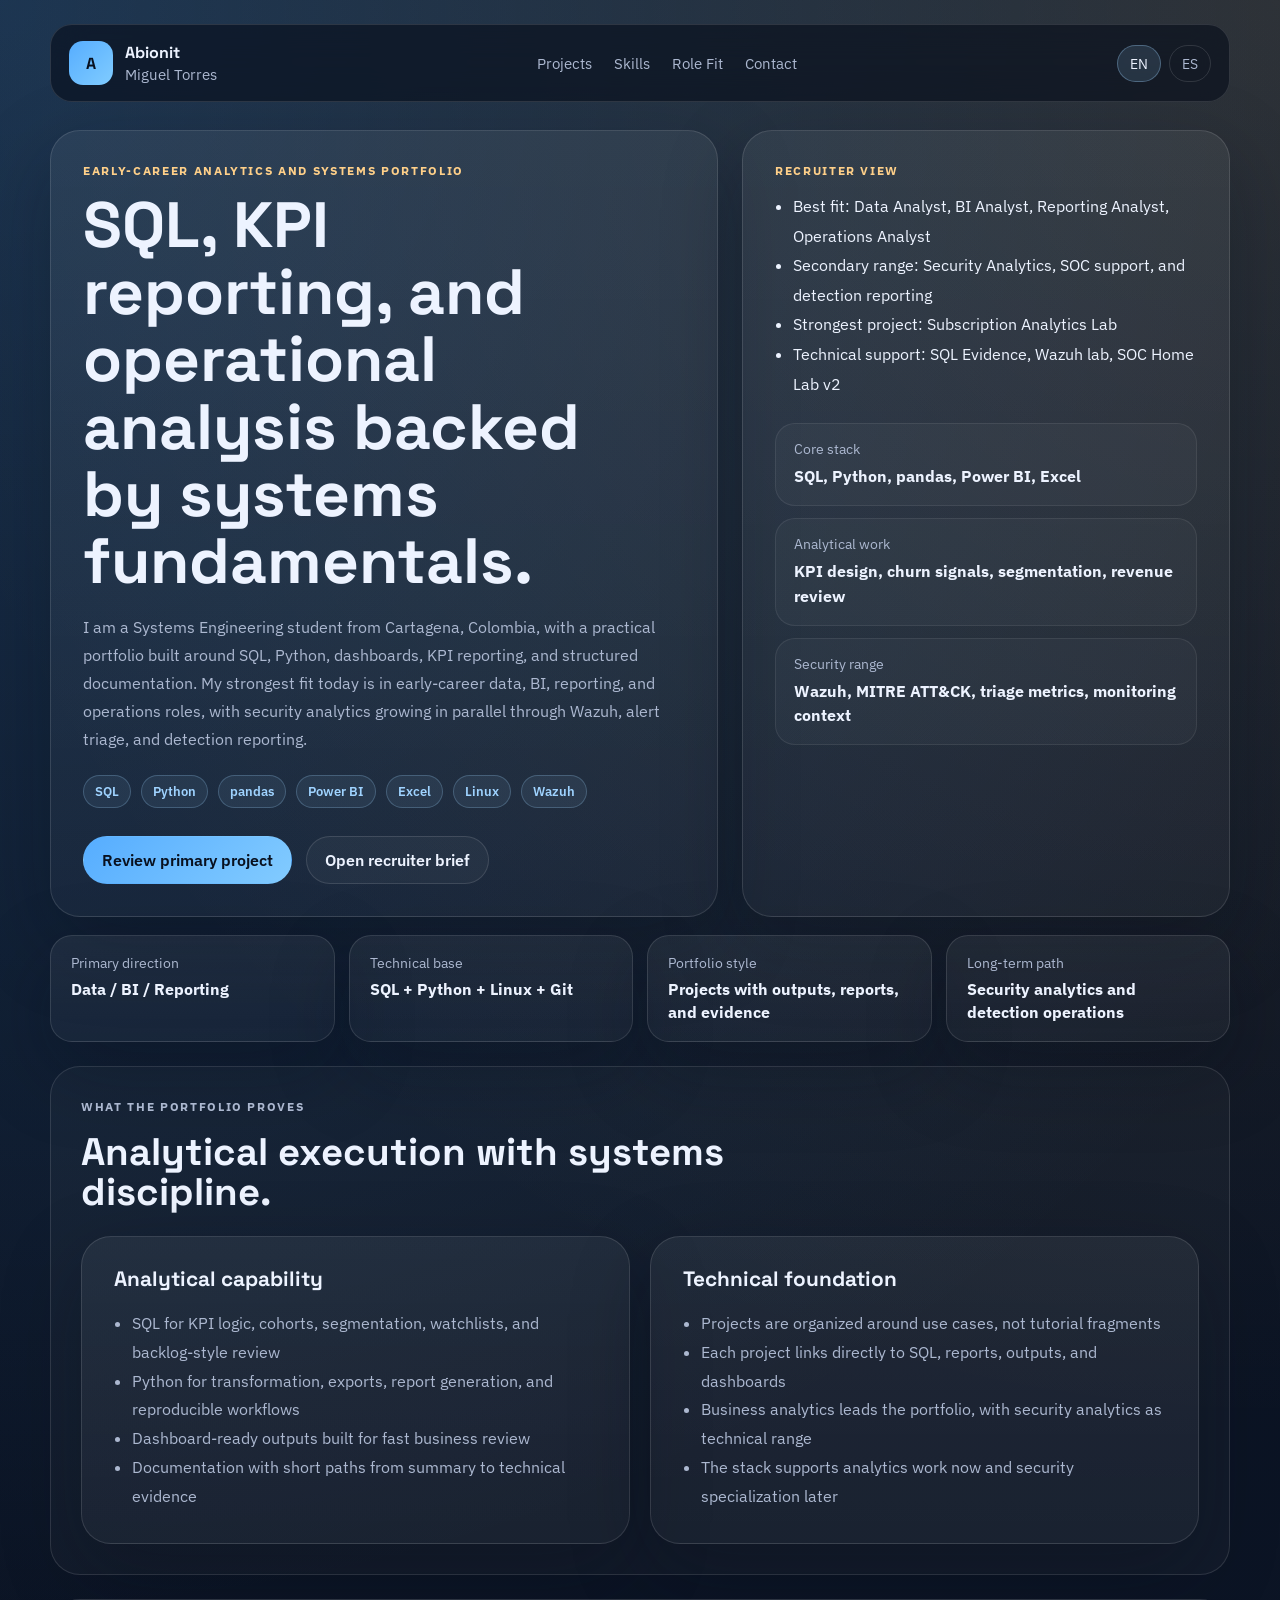
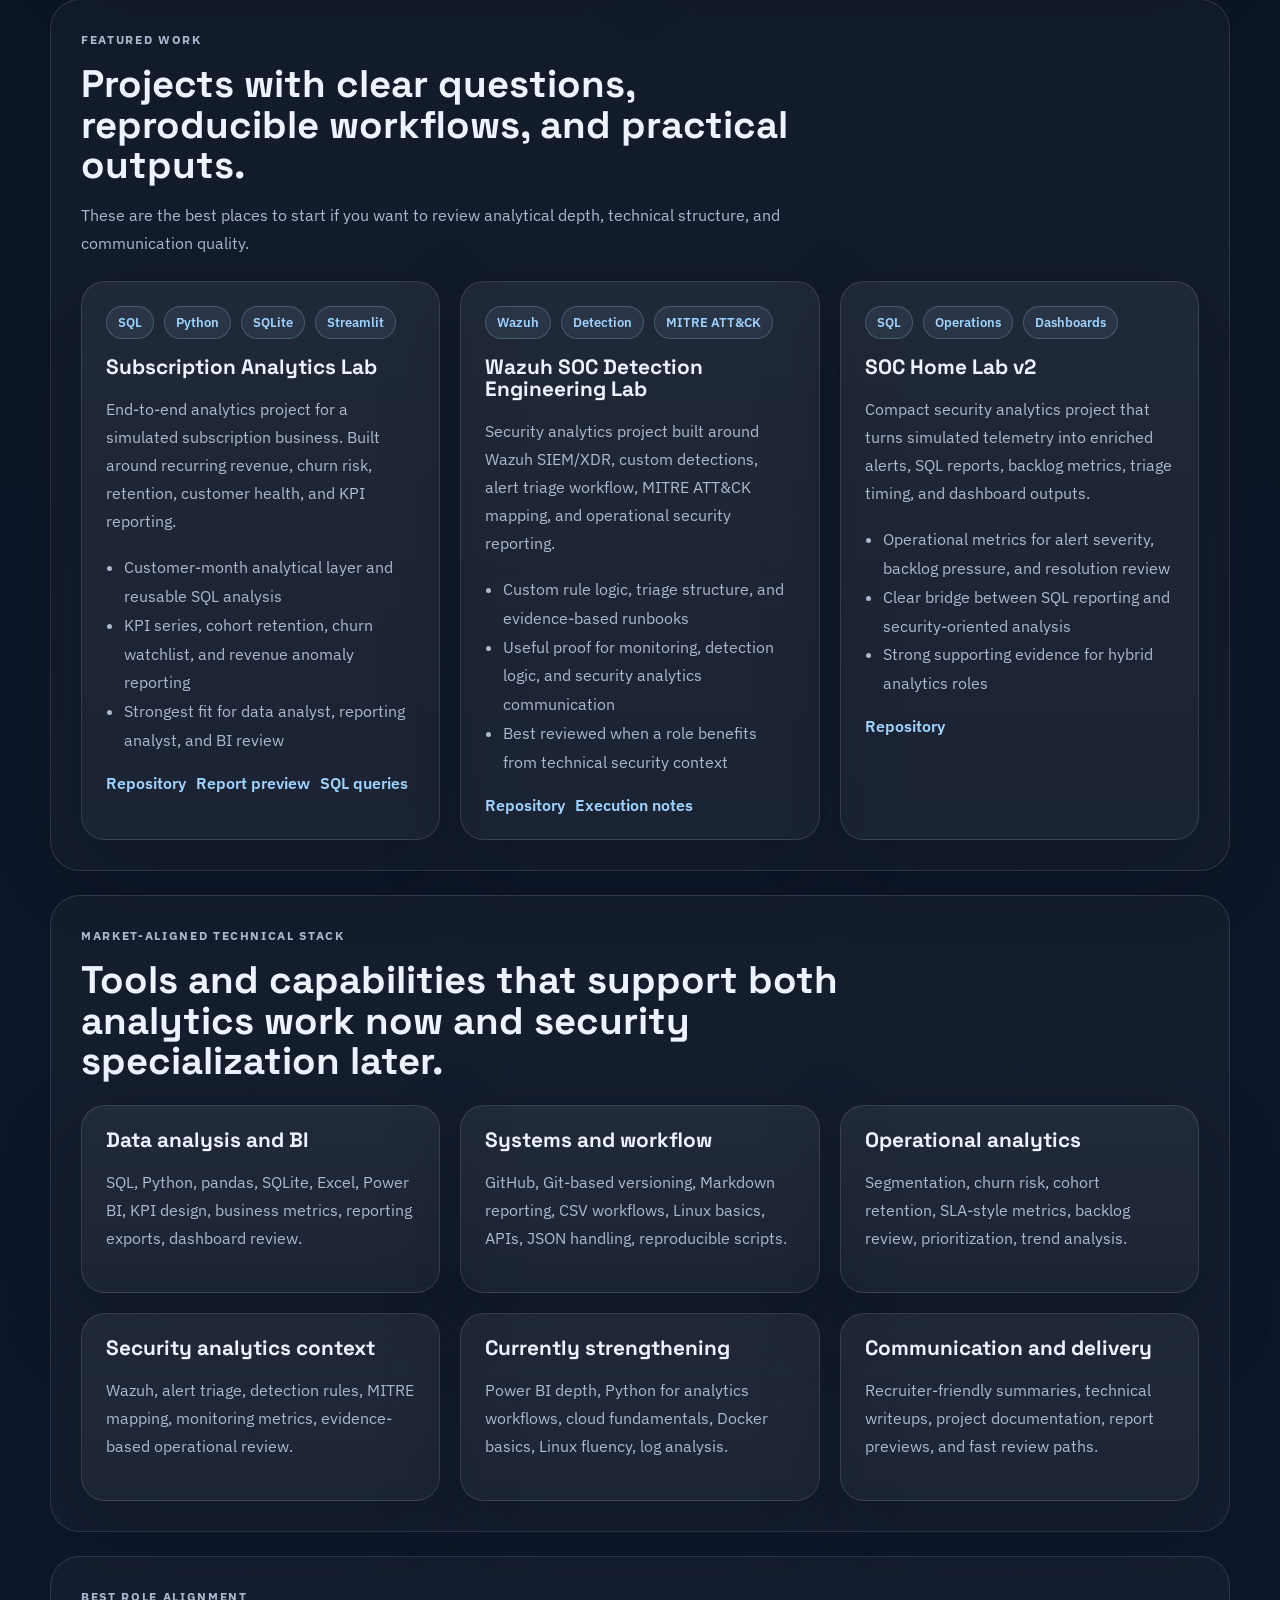
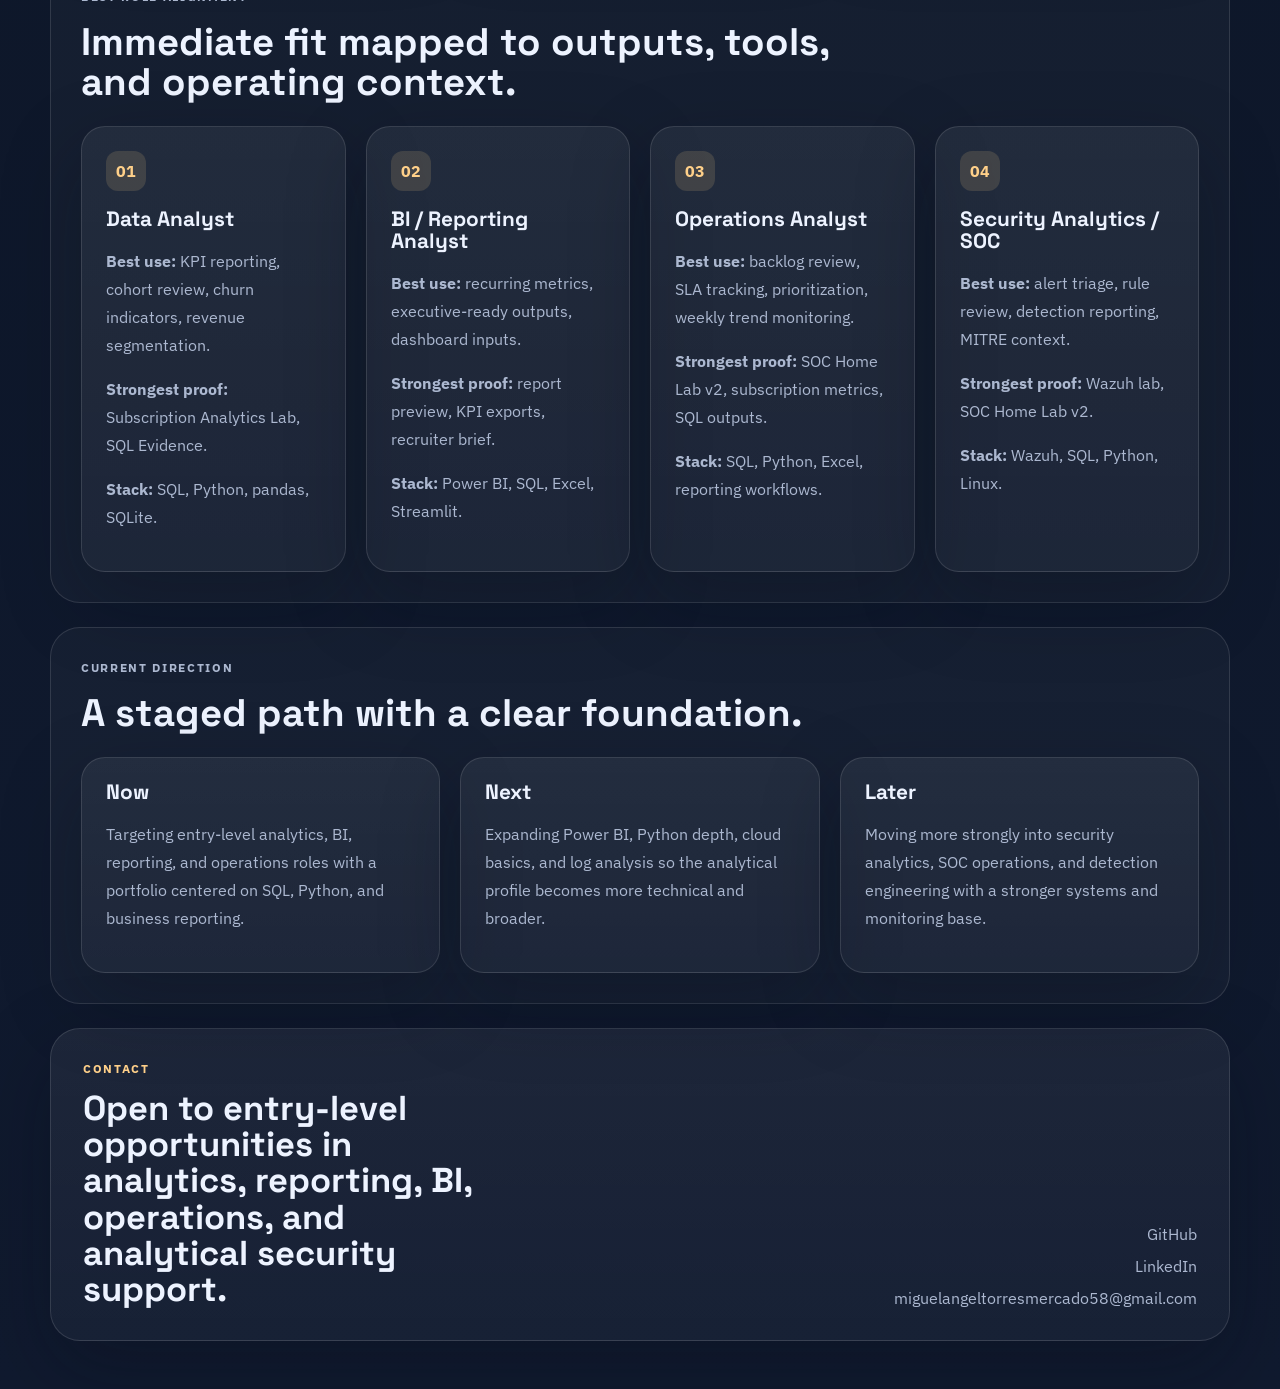
==== commit 3a2fadcb: "Refine English portfolio page copy and role fit section" ====
--- a/index.html
+++ b/index.html
@@ -35,13 +35,13 @@
     <main id="top">
       <section class="hero">
         <div class="hero-copy">
-          <p class="eyebrow">Entry-level analytics and systems portfolio</p>
-          <h1>SQL, reporting, and operational analysis with a future path into security operations.</h1>
+          <p class="eyebrow">Early-career analytics and systems portfolio</p>
+          <h1>SQL, KPI reporting, and operational analysis backed by systems fundamentals.</h1>
           <p class="lead">
-            I am a Systems Engineering student from Cartagena, Colombia, building a practical portfolio around SQL,
-            Python, dashboards, KPI reporting, and analytical communication. My immediate goal is to contribute in
-            entry-level data, BI, reporting, or operations roles while deepening the technical base that later supports
-            security analytics, SOC work, and detection engineering.
+            I am a Systems Engineering student from Cartagena, Colombia, with a practical portfolio built around SQL,
+            Python, dashboards, KPI reporting, and structured documentation. My strongest fit today is in early-career
+            data, BI, reporting, and operations roles, with security analytics growing in parallel through Wazuh,
+            alert triage, and detection reporting.
           </p>
           <div class="hero-badges" aria-label="Core tools">
             <span>SQL</span>
@@ -58,25 +58,25 @@
           </div>
         </div>
         <aside class="hero-panel">
-          <p class="panel-label">Recruiter snapshot</p>
+          <p class="panel-label">Recruiter view</p>
           <ul class="role-list">
-            <li>Best fit now: Data Analyst, BI Analyst, Reporting Analyst, Operations Analyst</li>
-            <li>Secondary fit: Security Analytics Analyst, analytics-heavy SOC roles</li>
+            <li>Best fit: Data Analyst, BI Analyst, Reporting Analyst, Operations Analyst</li>
+            <li>Secondary range: Security Analytics, SOC support, and detection reporting</li>
             <li>Strongest project: Subscription Analytics Lab</li>
-            <li>Core proof: SQL reporting, KPI design, Python workflows, dashboard outputs</li>
+            <li>Technical support: SQL Evidence, Wazuh lab, SOC Home Lab v2</li>
           </ul>
           <div class="mini-grid">
             <article>
-              <span>What I can do today</span>
-              <strong>Clean data, write SQL, build KPI logic, automate reporting, explain results clearly</strong>
+              <span>Core stack</span>
+              <strong>SQL, Python, pandas, Power BI, Excel</strong>
             </article>
             <article>
-              <span>What strengthens my profile</span>
-              <strong>Systems background, technical documentation, Linux basics, Wazuh, detection metrics</strong>
+              <span>Analytical work</span>
+              <strong>KPI design, churn signals, segmentation, revenue review</strong>
             </article>
             <article>
-              <span>What I am building next</span>
-              <strong>Power BI depth, cloud foundations, log analysis, stronger Python and security analytics</strong>
+              <span>Security range</span>
+              <strong>Wazuh, MITRE ATT&amp;CK, triage metrics, monitoring context</strong>
             </article>
           </div>
         </aside>
@@ -103,26 +103,26 @@
 
       <section class="section-block">
         <div class="section-heading">
-          <p class="section-kicker">Professional profile</p>
-          <h2>A profile built to be useful now and stronger over time.</h2>
+          <p class="section-kicker">What the portfolio proves</p>
+          <h2>Analytical execution with systems discipline.</h2>
         </div>
         <div class="detail-grid">
           <article class="story-card">
-            <h3>What I bring to an entry-level role</h3>
+            <h3>Analytical capability</h3>
             <ul class="capability-list">
-              <li>SQL-backed analysis for KPIs, cohorts, segmentation, watchlists, and operational review</li>
-              <li>Python workflows for data preparation, transformation, exports, and report generation</li>
-              <li>Dashboard and reporting outputs that help teams make decisions quickly</li>
-              <li>Clear documentation that makes projects easy to review for both recruiters and technical teams</li>
+              <li>SQL for KPI logic, cohorts, segmentation, watchlists, and backlog-style review</li>
+              <li>Python for transformation, exports, report generation, and reproducible workflows</li>
+              <li>Dashboard-ready outputs built for fast business review</li>
+              <li>Documentation with short paths from summary to technical evidence</li>
             </ul>
           </article>
           <article class="story-card">
-            <h3>Why this portfolio is different</h3>
+            <h3>Technical foundation</h3>
             <ul class="capability-list">
-              <li>Projects are organized around real business or operational questions, not isolated exercises</li>
-              <li>Outputs include SQL, CSVs, dashboards, reports, and evidence that can be scanned in minutes</li>
-              <li>Security work adds operational range without confusing the main direction toward analytics roles</li>
-              <li>The stack grows naturally toward future SOC, monitoring, and detection responsibilities</li>
+              <li>Projects are organized around use cases, not tutorial fragments</li>
+              <li>Each project links directly to SQL, reports, outputs, and dashboards</li>
+              <li>Business analytics leads the portfolio, with security analytics as technical range</li>
+              <li>The stack supports analytics work now and security specialization later</li>
             </ul>
           </article>
         </div>
@@ -239,29 +239,37 @@
 
       <section id="roles" class="section-block">
         <div class="section-heading">
-          <p class="section-kicker">Role fit</p>
-          <h2>Where this profile creates the most immediate value.</h2>
+          <p class="section-kicker">Best role alignment</p>
+          <h2>Immediate fit mapped to outputs, tools, and operating context.</h2>
         </div>
         <div class="review-grid role-fit-grid">
           <article class="review-card">
             <span>01</span>
             <h3>Data Analyst</h3>
-            <p>Best evidence: Subscription Analytics Lab, SQL Evidence, KPI reporting, churn risk, segmentation, revenue analysis.</p>
+            <p><strong>Best use:</strong> KPI reporting, cohort review, churn indicators, revenue segmentation.</p>
+            <p><strong>Strongest proof:</strong> Subscription Analytics Lab, SQL Evidence.</p>
+            <p><strong>Stack:</strong> SQL, Python, pandas, SQLite.</p>
           </article>
           <article class="review-card">
             <span>02</span>
             <h3>BI / Reporting Analyst</h3>
-            <p>Best evidence: dashboard-ready outputs, report communication, business metrics, exports, structured project review paths.</p>
+            <p><strong>Best use:</strong> recurring metrics, executive-ready outputs, dashboard inputs.</p>
+            <p><strong>Strongest proof:</strong> report preview, KPI exports, recruiter brief.</p>
+            <p><strong>Stack:</strong> Power BI, SQL, Excel, Streamlit.</p>
           </article>
           <article class="review-card">
             <span>03</span>
             <h3>Operations Analyst</h3>
-            <p>Best evidence: backlog-style metrics, SLA thinking, prioritization, operational monitoring, trend review.</p>
+            <p><strong>Best use:</strong> backlog review, SLA tracking, prioritization, weekly trend monitoring.</p>
+            <p><strong>Strongest proof:</strong> SOC Home Lab v2, subscription metrics, SQL outputs.</p>
+            <p><strong>Stack:</strong> SQL, Python, Excel, reporting workflows.</p>
           </article>
           <article class="review-card">
             <span>04</span>
             <h3>Security Analytics / SOC</h3>
-            <p>Best evidence: Wazuh lab, SOC Home Lab v2, alert triage, MITRE context, detection reporting, monitoring metrics.</p>
+            <p><strong>Best use:</strong> alert triage, rule review, detection reporting, MITRE context.</p>
+            <p><strong>Strongest proof:</strong> Wazuh lab, SOC Home Lab v2.</p>
+            <p><strong>Stack:</strong> Wazuh, SQL, Python, Linux.</p>
           </article>
         </div>
       </section>
--- a/styles.css
+++ b/styles.css
@@ -1,16 +1,17 @@
 :root {
-  --bg: #0e1627;
-  --bg-soft: #162238;
+  --bg: #0d1424;
+  --bg-soft: #172338;
   --surface: rgba(255, 255, 255, 0.05);
   --surface-strong: rgba(255, 255, 255, 0.08);
   --line: rgba(255, 255, 255, 0.12);
+  --line-strong: rgba(159, 211, 255, 0.22);
   --text: #edf3ff;
-  --muted: #aab7cf;
+  --muted: #acb8d0;
   --accent: #9fd3ff;
-  --accent-strong: #53a7ff;
+  --accent-strong: #56adff;
   --accent-warm: #ffd089;
   --shadow: 0 28px 80px rgba(6, 11, 23, 0.28);
-  --max-width: 1160px;
+  --max-width: 1180px;
 }
 
 * {
@@ -26,9 +27,9 @@
   font-family: "IBM Plex Sans", sans-serif;
   color: var(--text);
   background:
-    radial-gradient(circle at top left, rgba(83, 167, 255, 0.22), transparent 34%),
-    radial-gradient(circle at top right, rgba(255, 208, 137, 0.14), transparent 28%),
-    linear-gradient(180deg, #0a1020 0%, #101a2f 100%);
+    radial-gradient(circle at top left, rgba(86, 173, 255, 0.22), transparent 34%),
+    radial-gradient(circle at top right, rgba(255, 208, 137, 0.14), transparent 30%),
+    linear-gradient(180deg, #09111f 0%, #101a2f 100%);
   min-height: 100vh;
 }
 
@@ -52,7 +53,7 @@
   padding: 16px 18px;
   border: 1px solid var(--line);
   border-radius: 22px;
-  background: rgba(8, 14, 26, 0.58);
+  background: rgba(8, 14, 26, 0.62);
   backdrop-filter: blur(16px);
   position: sticky;
   top: 16px;
@@ -69,10 +70,10 @@
   display: inline-flex;
   align-items: center;
   justify-content: center;
-  width: 42px;
-  height: 42px;
+  width: 44px;
+  height: 44px;
   border-radius: 14px;
-  background: linear-gradient(135deg, var(--accent-strong), #7cc9ff);
+  background: linear-gradient(135deg, var(--accent-strong), #80ccff);
   color: #08101f;
   font-family: "Space Grotesk", sans-serif;
   font-weight: 700;
@@ -102,7 +103,8 @@
 .topnav a:hover,
 .contact-links a:hover,
 .project-card a:hover,
-.review-card a:hover {
+.review-card a:hover,
+.evidence-links a:hover {
   color: var(--accent);
 }
 
@@ -127,10 +129,10 @@
 
 .hero {
   display: grid;
-  grid-template-columns: 1.35fr 0.95fr;
-  gap: 28px;
+  grid-template-columns: 1.3fr 0.95fr;
+  gap: 24px;
   align-items: stretch;
-  margin-bottom: 24px;
+  margin-bottom: 18px;
 }
 
 .hero-copy,
@@ -139,7 +141,8 @@
 .project-card,
 .stack-card,
 .review-card,
-.footer {
+.footer,
+.metrics-strip article {
   border: 1px solid var(--line);
   background: linear-gradient(180deg, rgba(255, 255, 255, 0.06), rgba(255, 255, 255, 0.03));
   box-shadow: var(--shadow);
@@ -173,9 +176,9 @@
 }
 
 h1 {
-  font-size: clamp(2.6rem, 5vw, 4.8rem);
+  font-size: clamp(2.7rem, 5vw, 4.9rem);
   margin-bottom: 18px;
-  max-width: 12ch;
+  max-width: 13ch;
 }
 
 .lead,
@@ -185,7 +188,30 @@
 .section-heading p,
 .review-card p {
   color: var(--muted);
-  line-height: 1.7;
+  line-height: 1.75;
+}
+
+.hero-badges,
+.project-tags,
+.evidence-links {
+  display: flex;
+  flex-wrap: wrap;
+  gap: 10px;
+}
+
+.hero-badges {
+  margin-top: 22px;
+}
+
+.hero-badges span,
+.project-tags span {
+  padding: 7px 11px;
+  border-radius: 999px;
+  border: 1px solid rgba(159, 211, 255, 0.24);
+  background: rgba(159, 211, 255, 0.08);
+  color: var(--accent);
+  font-size: 0.82rem;
+  font-weight: 600;
 }
 
 .hero-actions {
@@ -243,33 +269,31 @@
 
 .mini-grid strong {
   display: block;
-  line-height: 1.5;
-}
-
-.summary-grid,
-.project-grid,
-.stack-grid,
-.review-grid {
+  line-height: 1.55;
+}
+
+.metrics-strip {
   display: grid;
-  gap: 20px;
-}
-
-.summary-grid {
-  grid-template-columns: repeat(2, minmax(0, 1fr));
+  grid-template-columns: repeat(4, minmax(0, 1fr));
+  gap: 14px;
   margin-bottom: 24px;
 }
 
-.story-card h2 {
-  font-size: clamp(1.55rem, 2.5vw, 2.15rem);
-  margin-bottom: 14px;
-}
-
-.story-card ul,
-.project-card ul {
-  margin: 18px 0 0;
-  padding-left: 18px;
-  color: var(--muted);
-  line-height: 1.75;
+.metrics-strip article {
+  border-radius: 22px;
+  padding: 18px 20px;
+}
+
+.metrics-strip span {
+  display: block;
+  color: var(--muted);
+  font-size: 0.86rem;
+  margin-bottom: 6px;
+}
+
+.metrics-strip strong {
+  display: block;
+  line-height: 1.4;
 }
 
 .section-block {
@@ -281,13 +305,43 @@
 }
 
 .section-heading {
-  max-width: 760px;
+  max-width: 800px;
   margin-bottom: 24px;
 }
 
 .section-heading h2 {
   font-size: clamp(1.9rem, 3vw, 2.7rem);
   margin-bottom: 12px;
+}
+
+.detail-grid,
+.project-grid,
+.stack-grid,
+.review-grid,
+.roadmap-grid {
+  display: grid;
+  gap: 20px;
+}
+
+.detail-grid {
+  grid-template-columns: repeat(2, minmax(0, 1fr));
+}
+
+.story-card h3,
+.project-card h3,
+.stack-card h3,
+.review-card h3 {
+  font-size: 1.3rem;
+  margin-bottom: 12px;
+}
+
+.story-card ul,
+.project-card ul,
+.capability-list {
+  margin: 18px 0 0;
+  padding-left: 18px;
+  color: var(--muted);
+  line-height: 1.8;
 }
 
 .project-grid {
@@ -302,51 +356,35 @@
 }
 
 .project-tags {
-  display: flex;
-  flex-wrap: wrap;
-  gap: 10px;
   margin-bottom: 18px;
 }
 
-.project-tags span {
-  padding: 7px 11px;
-  border-radius: 999px;
-  border: 1px solid rgba(159, 211, 255, 0.24);
-  background: rgba(159, 211, 255, 0.08);
-  color: var(--accent);
-  font-size: 0.82rem;
-  font-weight: 600;
-}
-
-.project-card h3,
-.stack-card h3,
-.review-card h3 {
-  font-size: 1.3rem;
-  margin-bottom: 12px;
-}
-
+.evidence-links {
+  margin-top: 18px;
+}
+
+.evidence-links a,
 .project-card a,
 .review-card a {
-  display: inline-flex;
-  margin-top: 18px;
   color: var(--accent);
   font-weight: 600;
 }
 
 .stack-grid {
-  grid-template-columns: repeat(2, minmax(0, 1fr));
+  grid-template-columns: repeat(3, minmax(0, 1fr));
 }
 
 .review-grid {
-  grid-template-columns: repeat(3, minmax(0, 1fr));
+  grid-template-columns: repeat(4, minmax(0, 1fr));
 }
 
 .review-card span {
   display: inline-flex;
   align-items: center;
   justify-content: center;
-  width: 36px;
-  height: 36px;
+  min-width: 40px;
+  height: 40px;
+  padding: 0 10px;
   border-radius: 12px;
   margin-bottom: 18px;
   background: rgba(255, 208, 137, 0.14);
@@ -354,6 +392,10 @@
   font-weight: 700;
 }
 
+.roadmap-grid {
+  grid-template-columns: repeat(3, minmax(0, 1fr));
+}
+
 .footer {
   display: flex;
   align-items: flex-end;
@@ -362,8 +404,8 @@
 }
 
 .footer h2 {
-  font-size: clamp(1.6rem, 2.7vw, 2.35rem);
-  max-width: 16ch;
+  font-size: clamp(1.65rem, 2.7vw, 2.35rem);
+  max-width: 18ch;
 }
 
 .contact-links {
@@ -374,12 +416,24 @@
   color: var(--muted);
 }
 
-@media (max-width: 1080px) {
-  .hero,
-  .summary-grid,
+@media (max-width: 1180px) {
+  .metrics-strip,
   .project-grid,
   .stack-grid,
   .review-grid,
+  .roadmap-grid {
+    grid-template-columns: repeat(2, minmax(0, 1fr));
+  }
+}
+
+@media (max-width: 980px) {
+  .hero,
+  .detail-grid,
+  .metrics-strip,
+  .project-grid,
+  .stack-grid,
+  .review-grid,
+  .roadmap-grid,
   .footer {
     grid-template-columns: 1fr;
   }
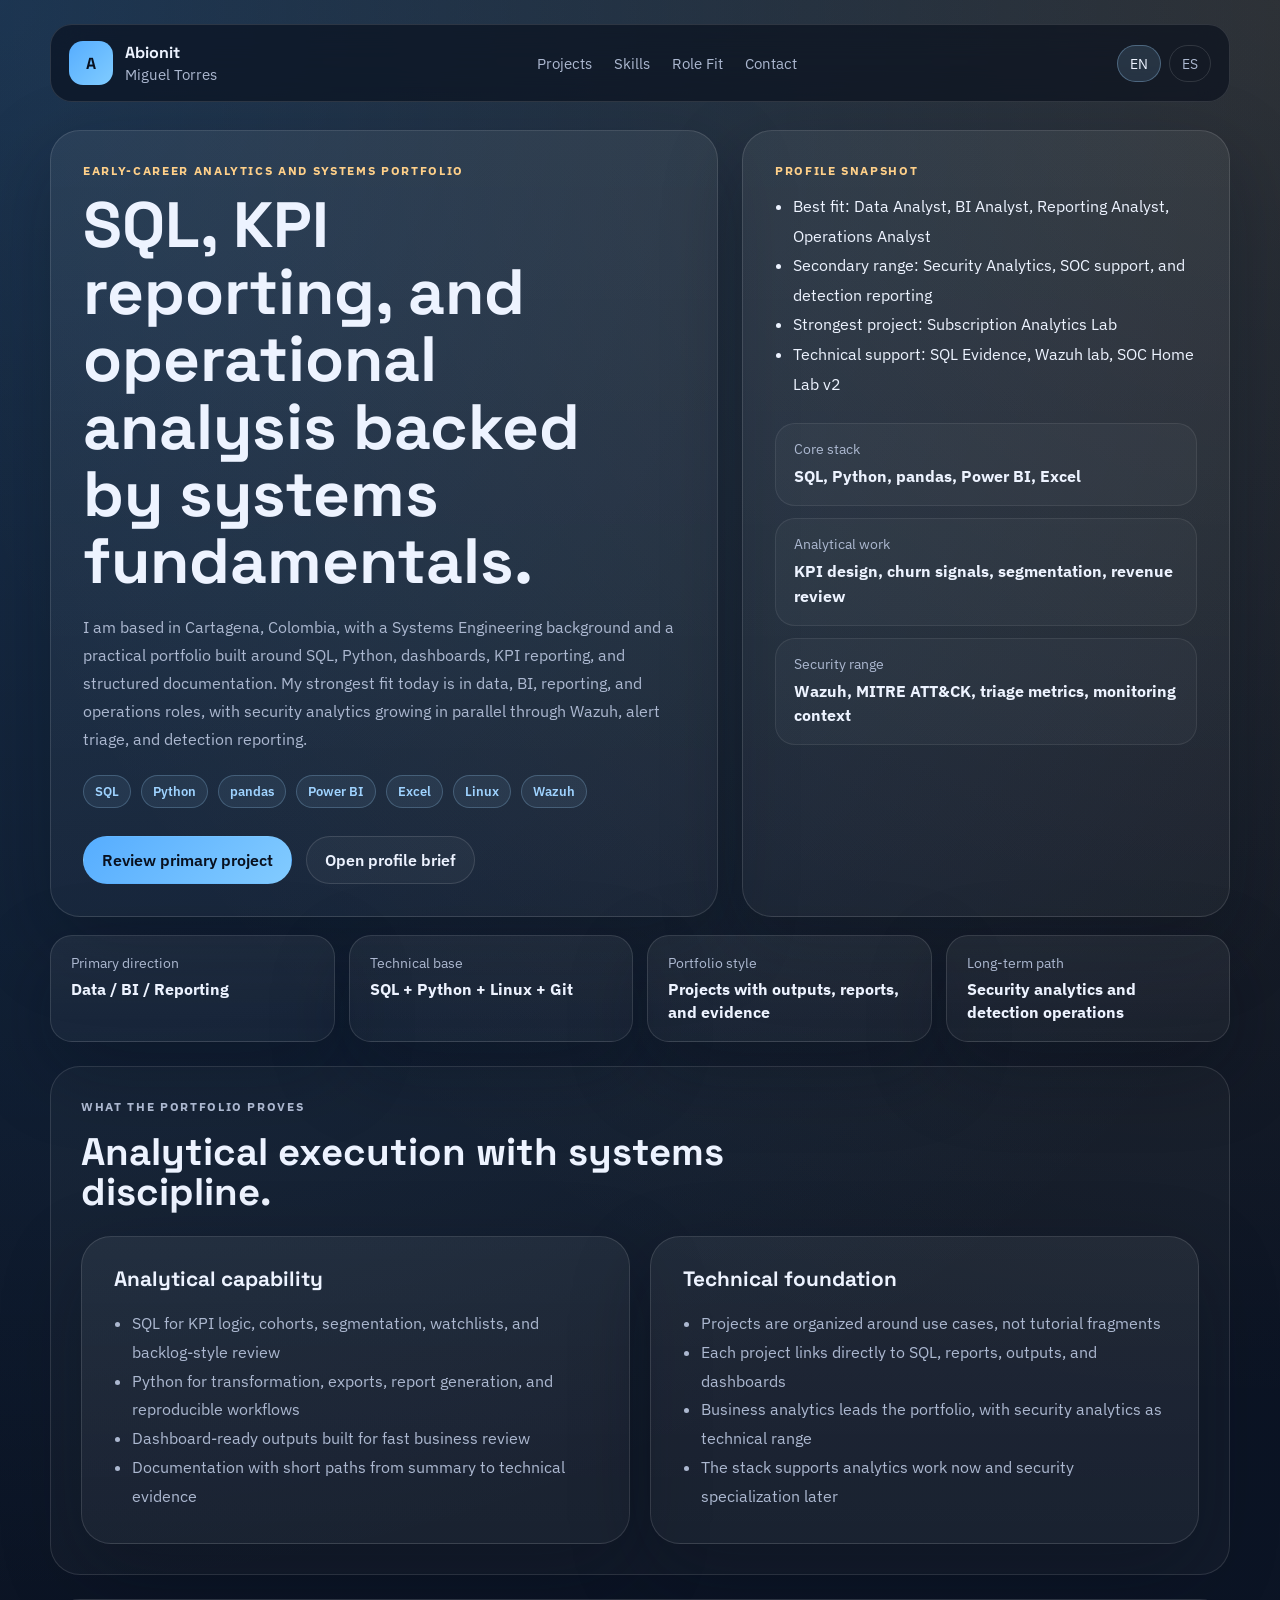
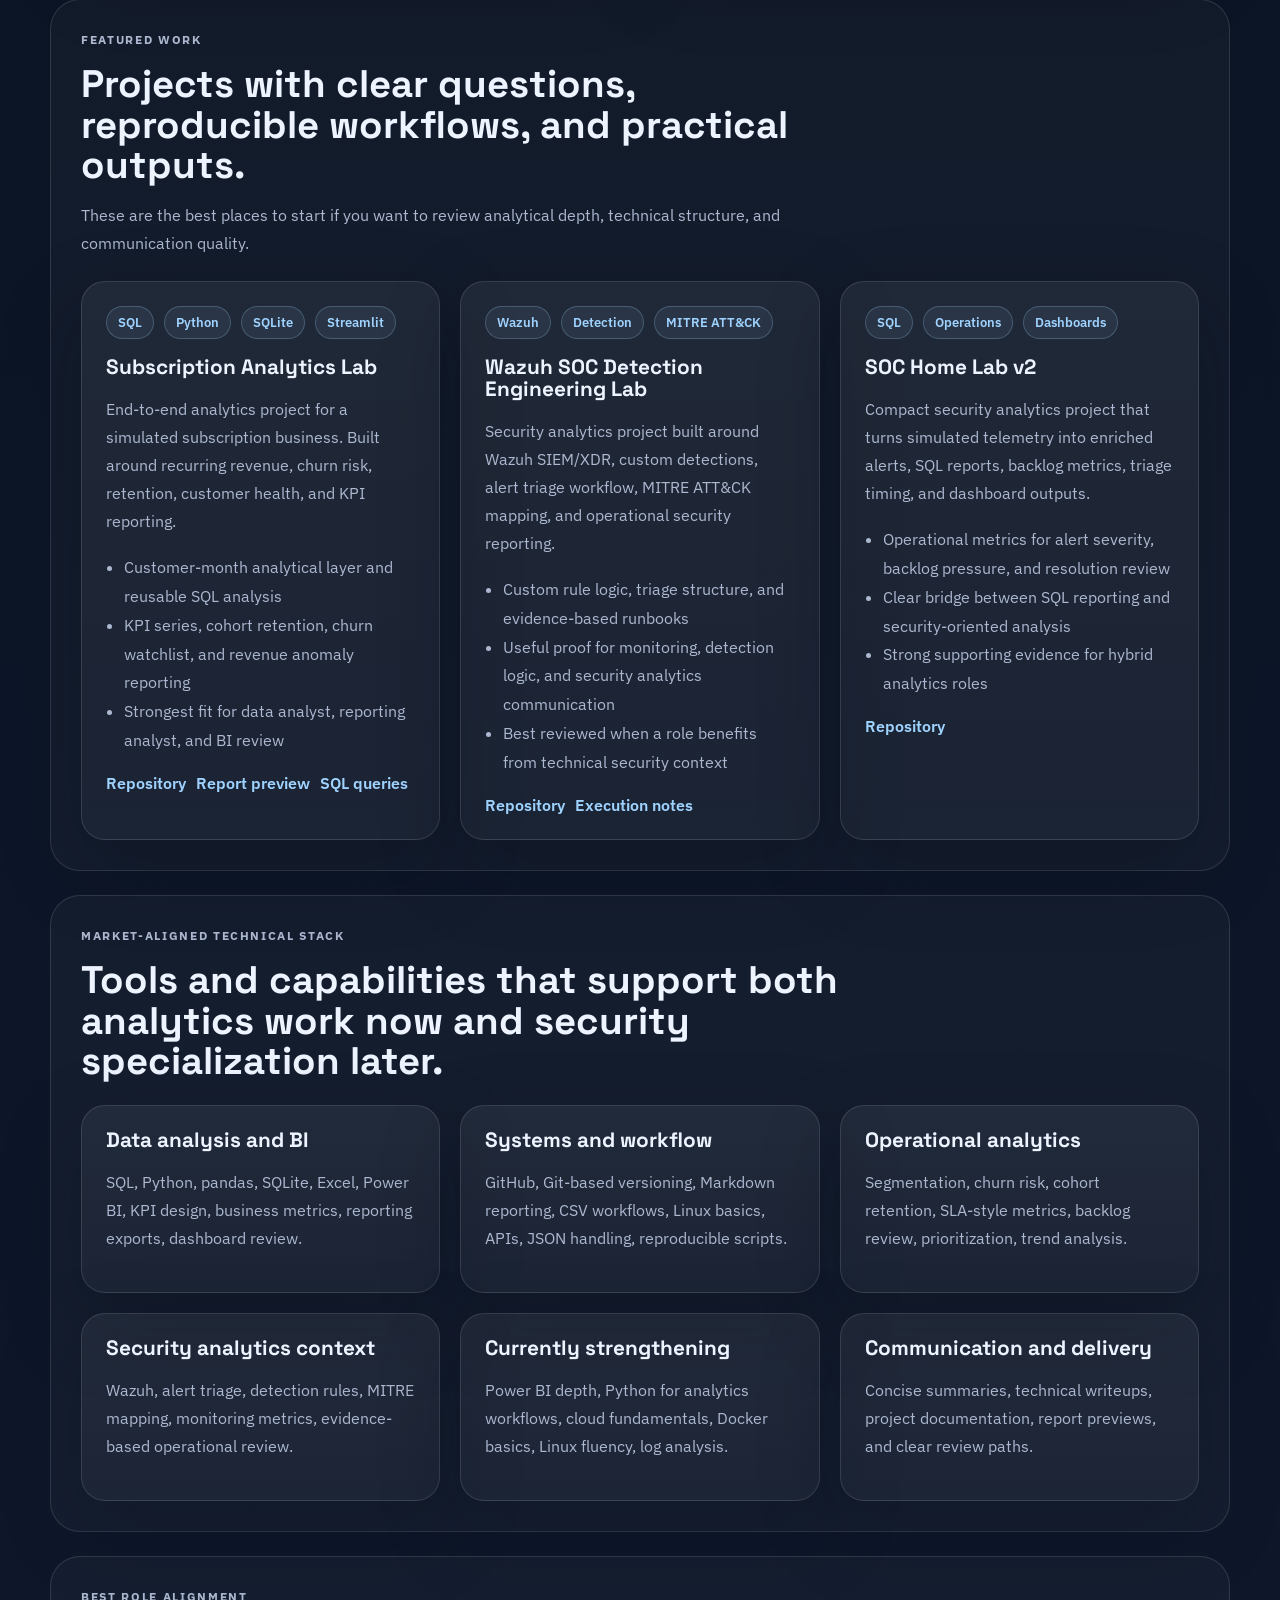
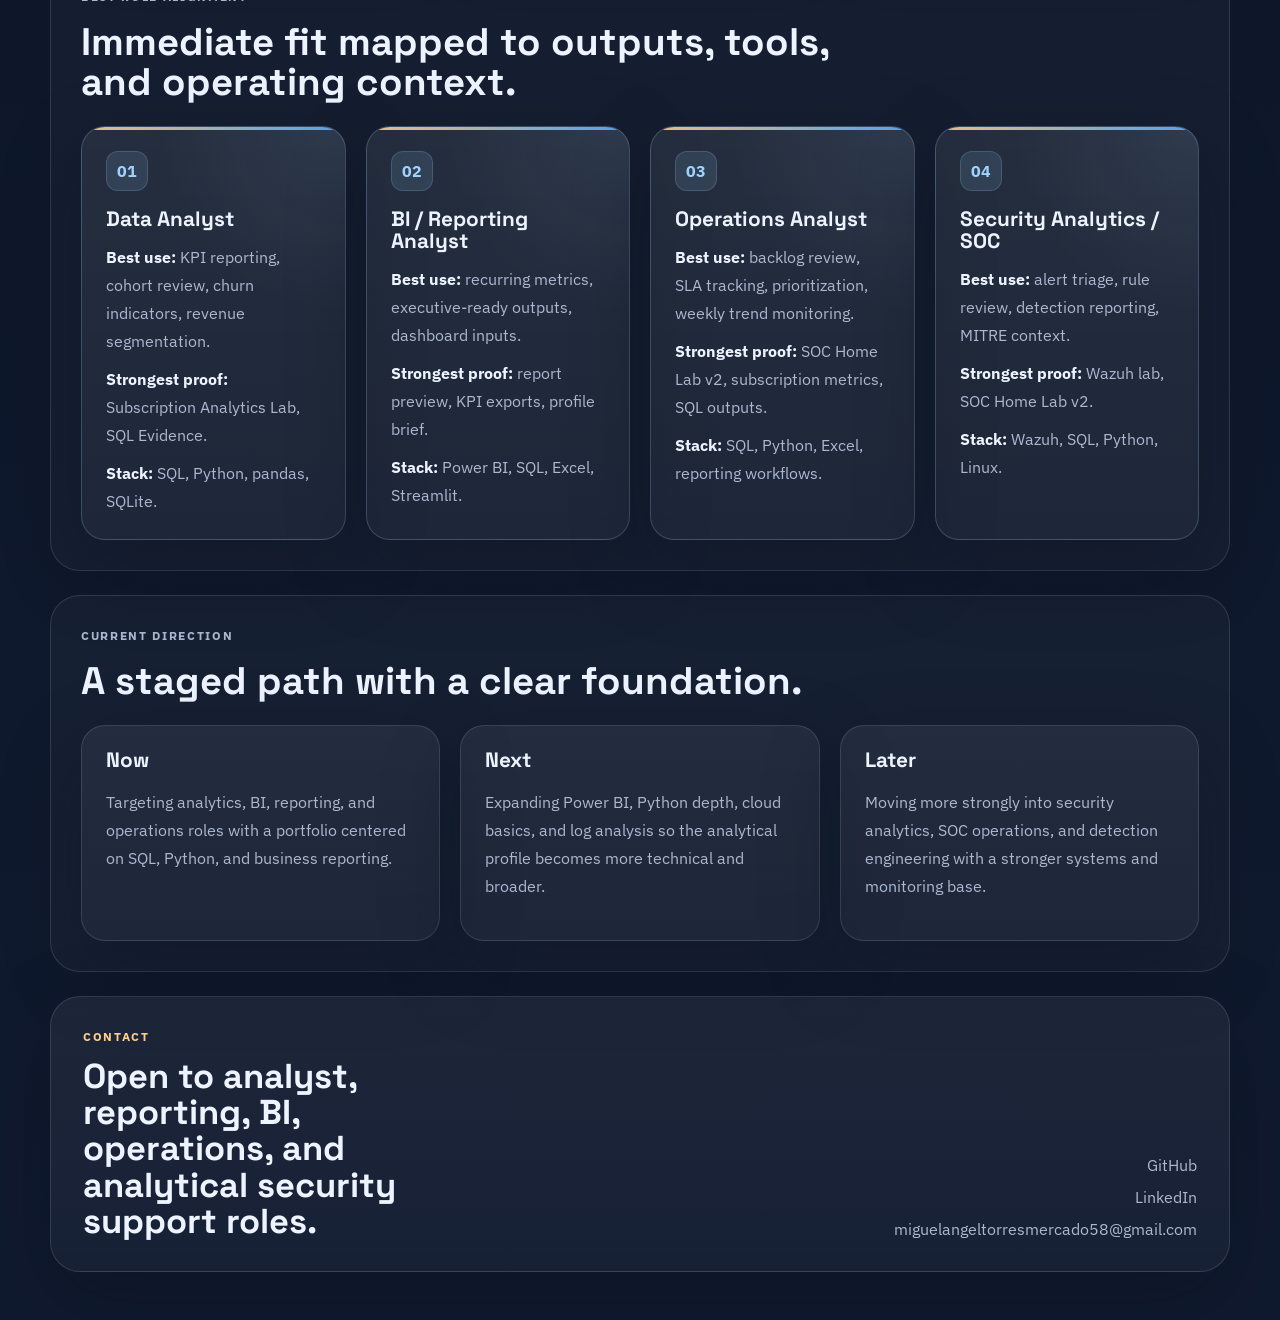
==== commit 5ec4a998: "Refine portfolio homepage wording and remove student phrasing" ====
--- a/index.html
+++ b/index.html
@@ -4,7 +4,7 @@
   <meta charset="utf-8">
   <meta name="viewport" content="width=device-width, initial-scale=1">
   <title>Miguel Torres | Analytics and Security Analytics Portfolio</title>
-  <meta name="description" content="Entry-level portfolio focused on SQL, Python, dashboards, KPI reporting, operational analytics, and a future path into security operations and detection engineering.">
+  <meta name="description" content="Technical portfolio focused on SQL, Python, dashboards, KPI reporting, operational analytics, and a future path into security operations and detection engineering.">
   <link rel="preconnect" href="https://fonts.googleapis.com">
   <link rel="preconnect" href="https://fonts.gstatic.com" crossorigin>
   <link href="https://fonts.googleapis.com/css2?family=IBM+Plex+Sans:wght@400;500;600;700&family=Space+Grotesk:wght@500;700&display=swap" rel="stylesheet">
@@ -38,8 +38,8 @@
           <p class="eyebrow">Early-career analytics and systems portfolio</p>
           <h1>SQL, KPI reporting, and operational analysis backed by systems fundamentals.</h1>
           <p class="lead">
-            I am a Systems Engineering student from Cartagena, Colombia, with a practical portfolio built around SQL,
-            Python, dashboards, KPI reporting, and structured documentation. My strongest fit today is in early-career
+            I am based in Cartagena, Colombia, with a Systems Engineering background and a practical portfolio built
+            around SQL, Python, dashboards, KPI reporting, and structured documentation. My strongest fit today is in
             data, BI, reporting, and operations roles, with security analytics growing in parallel through Wazuh,
             alert triage, and detection reporting.
           </p>
@@ -54,11 +54,11 @@
           </div>
           <div class="hero-actions">
             <a class="button button-primary" href="https://github.com/Abionit/subscription-analytics-lab" target="_blank" rel="noreferrer">Review primary project</a>
-            <a class="button button-secondary" href="https://github.com/Abionit/Abionit/blob/main/RECRUITER_BRIEF.md" target="_blank" rel="noreferrer">Open recruiter brief</a>
+            <a class="button button-secondary" href="https://github.com/Abionit/Abionit/blob/main/RECRUITER_BRIEF.md" target="_blank" rel="noreferrer">Open profile brief</a>
           </div>
         </div>
         <aside class="hero-panel">
-          <p class="panel-label">Recruiter view</p>
+          <p class="panel-label">Profile snapshot</p>
           <ul class="role-list">
             <li>Best fit: Data Analyst, BI Analyst, Reporting Analyst, Operations Analyst</li>
             <li>Secondary range: Security Analytics, SOC support, and detection reporting</li>
@@ -232,7 +232,7 @@
           </article>
           <article class="stack-card">
             <h3>Communication and delivery</h3>
-            <p>Recruiter-friendly summaries, technical writeups, project documentation, report previews, and fast review paths.</p>
+            <p>Concise summaries, technical writeups, project documentation, report previews, and clear review paths.</p>
           </article>
         </div>
       </section>
@@ -254,7 +254,7 @@
             <span>02</span>
             <h3>BI / Reporting Analyst</h3>
             <p><strong>Best use:</strong> recurring metrics, executive-ready outputs, dashboard inputs.</p>
-            <p><strong>Strongest proof:</strong> report preview, KPI exports, recruiter brief.</p>
+            <p><strong>Strongest proof:</strong> report preview, KPI exports, profile brief.</p>
             <p><strong>Stack:</strong> Power BI, SQL, Excel, Streamlit.</p>
           </article>
           <article class="review-card">
@@ -282,7 +282,7 @@
         <div class="roadmap-grid">
           <article class="stack-card">
             <h3>Now</h3>
-            <p>Targeting entry-level analytics, BI, reporting, and operations roles with a portfolio centered on SQL, Python, and business reporting.</p>
+            <p>Targeting analytics, BI, reporting, and operations roles with a portfolio centered on SQL, Python, and business reporting.</p>
           </article>
           <article class="stack-card">
             <h3>Next</h3>
@@ -299,7 +299,7 @@
     <footer id="contact" class="footer">
       <div>
         <p class="section-kicker">Contact</p>
-        <h2>Open to entry-level opportunities in analytics, reporting, BI, operations, and analytical security support.</h2>
+        <h2>Open to analyst, reporting, BI, operations, and analytical security support roles.</h2>
       </div>
       <div class="contact-links">
         <a href="https://github.com/Abionit" target="_blank" rel="noreferrer">GitHub</a>
--- a/styles.css
+++ b/styles.css
@@ -353,6 +353,8 @@
 .review-card {
   border-radius: 24px;
   padding: 24px;
+  position: relative;
+  overflow: hidden;
 }
 
 .project-tags {
@@ -392,6 +394,36 @@
   font-weight: 700;
 }
 
+.review-card {
+  border-color: var(--line-strong);
+  background:
+    linear-gradient(180deg, rgba(255, 255, 255, 0.07), rgba(255, 255, 255, 0.035)),
+    radial-gradient(circle at top right, rgba(159, 211, 255, 0.08), transparent 38%);
+}
+
+.review-card p {
+  margin: 10px 0 0;
+}
+
+.review-card p strong {
+  color: var(--text);
+}
+
+.role-fit-grid .review-card::before {
+  content: "";
+  position: absolute;
+  inset: 0 0 auto 0;
+  height: 3px;
+  background: linear-gradient(90deg, var(--accent-warm), var(--accent-strong));
+  opacity: 0.9;
+}
+
+.role-fit-grid .review-card span {
+  background: rgba(159, 211, 255, 0.12);
+  color: var(--accent);
+  border: 1px solid rgba(159, 211, 255, 0.18);
+}
+
 .roadmap-grid {
   grid-template-columns: repeat(3, minmax(0, 1fr));
 }
